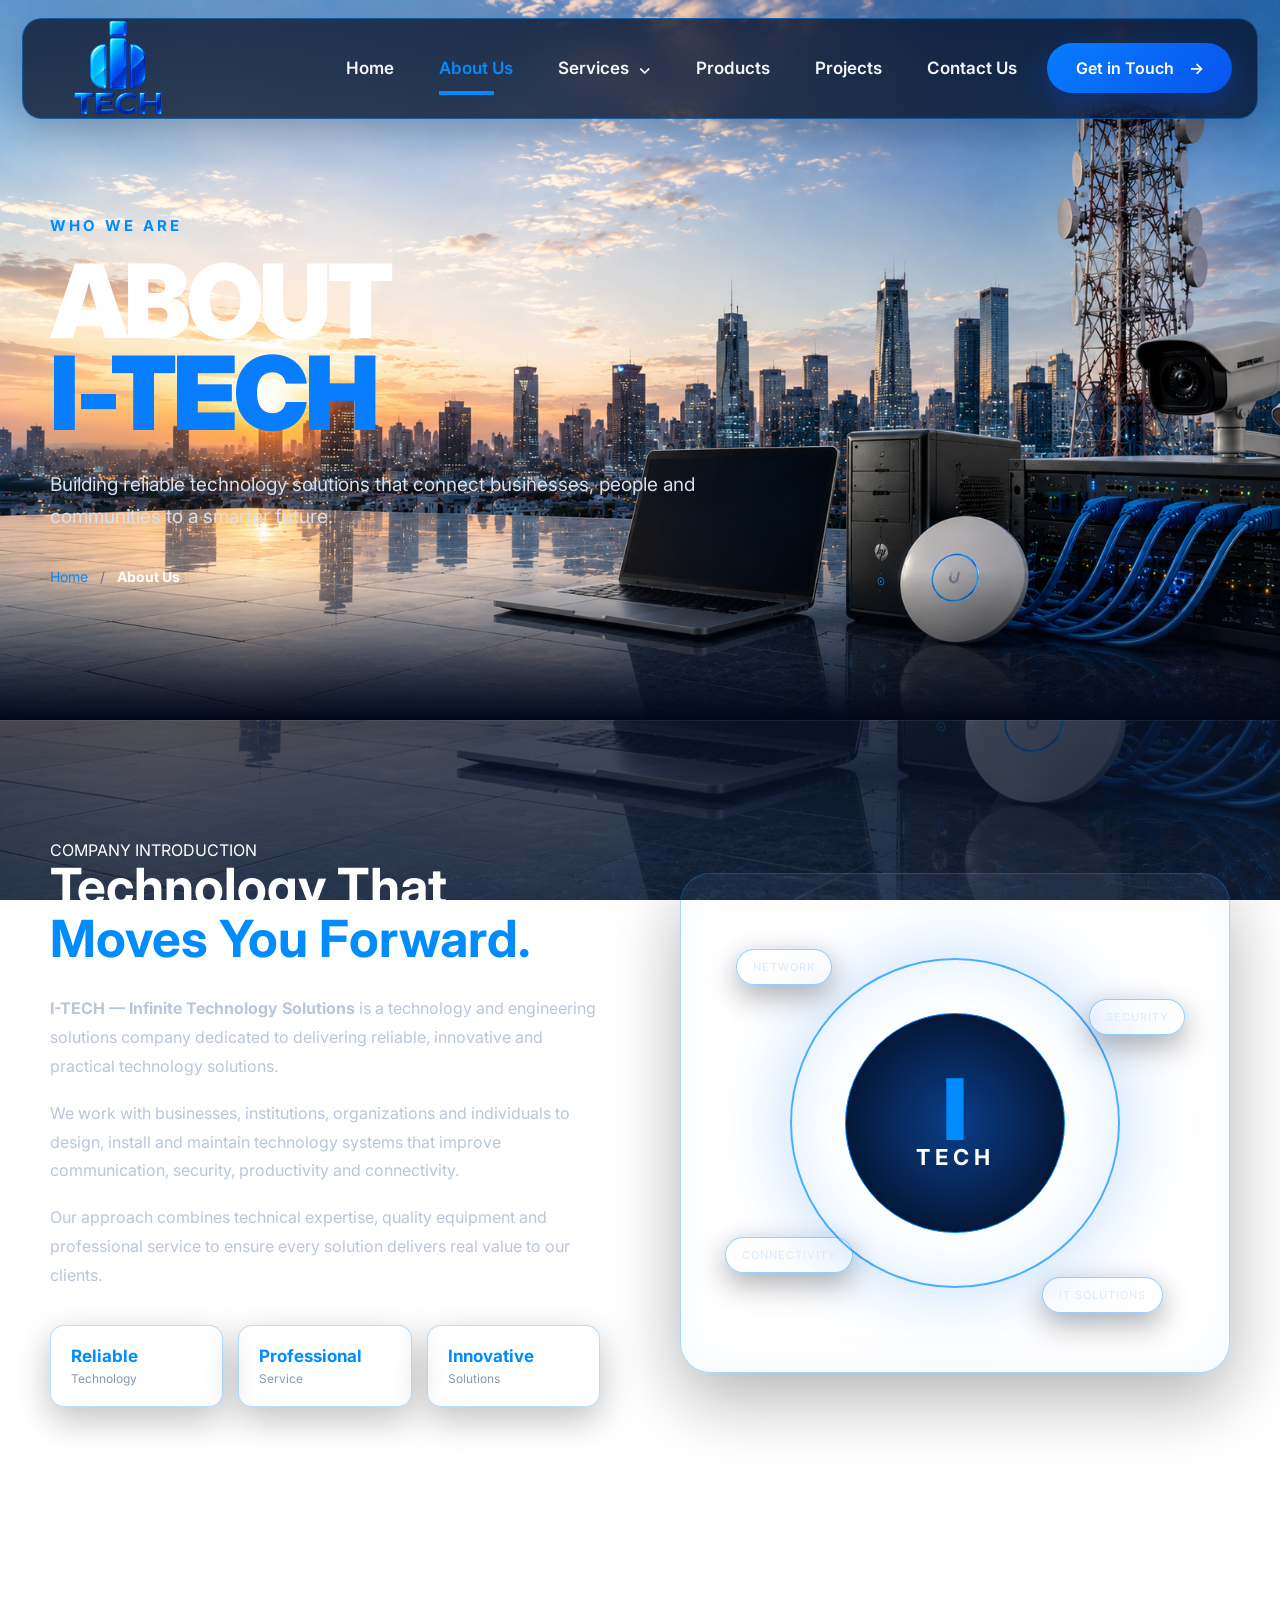
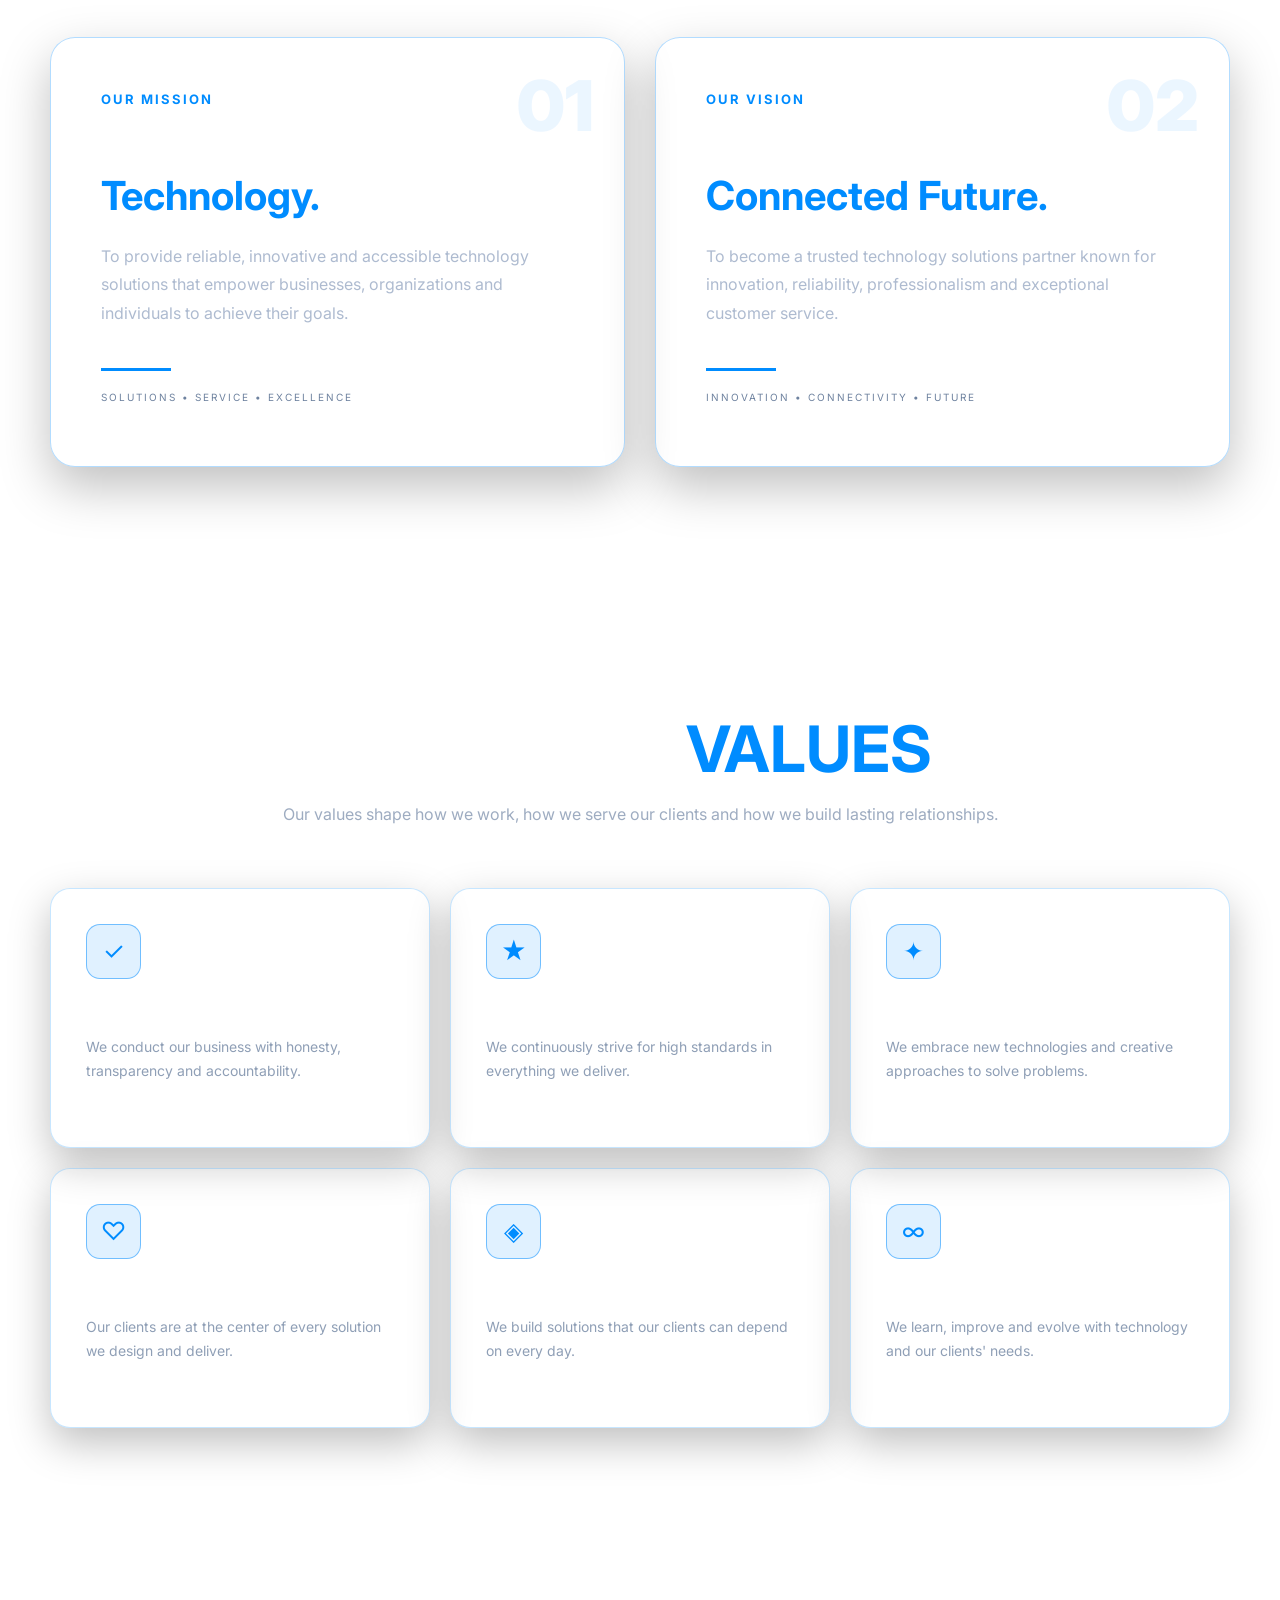
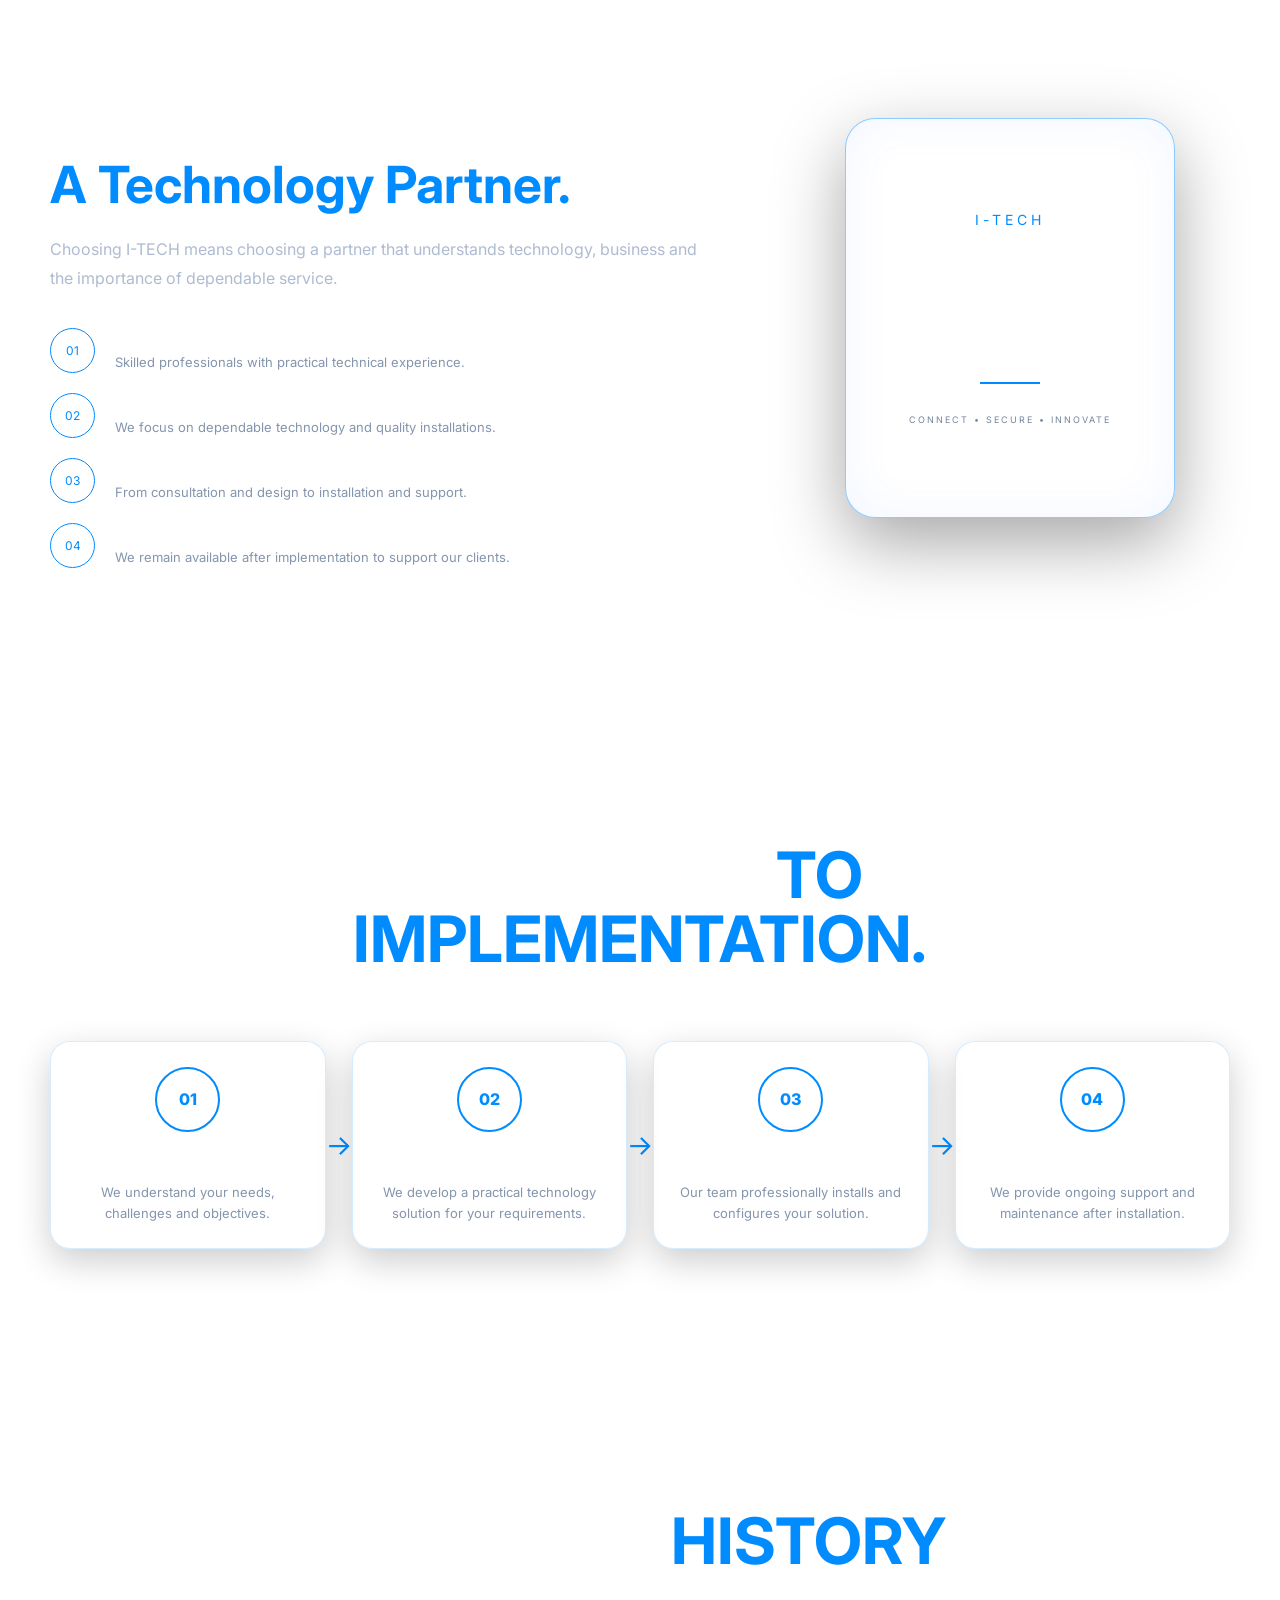
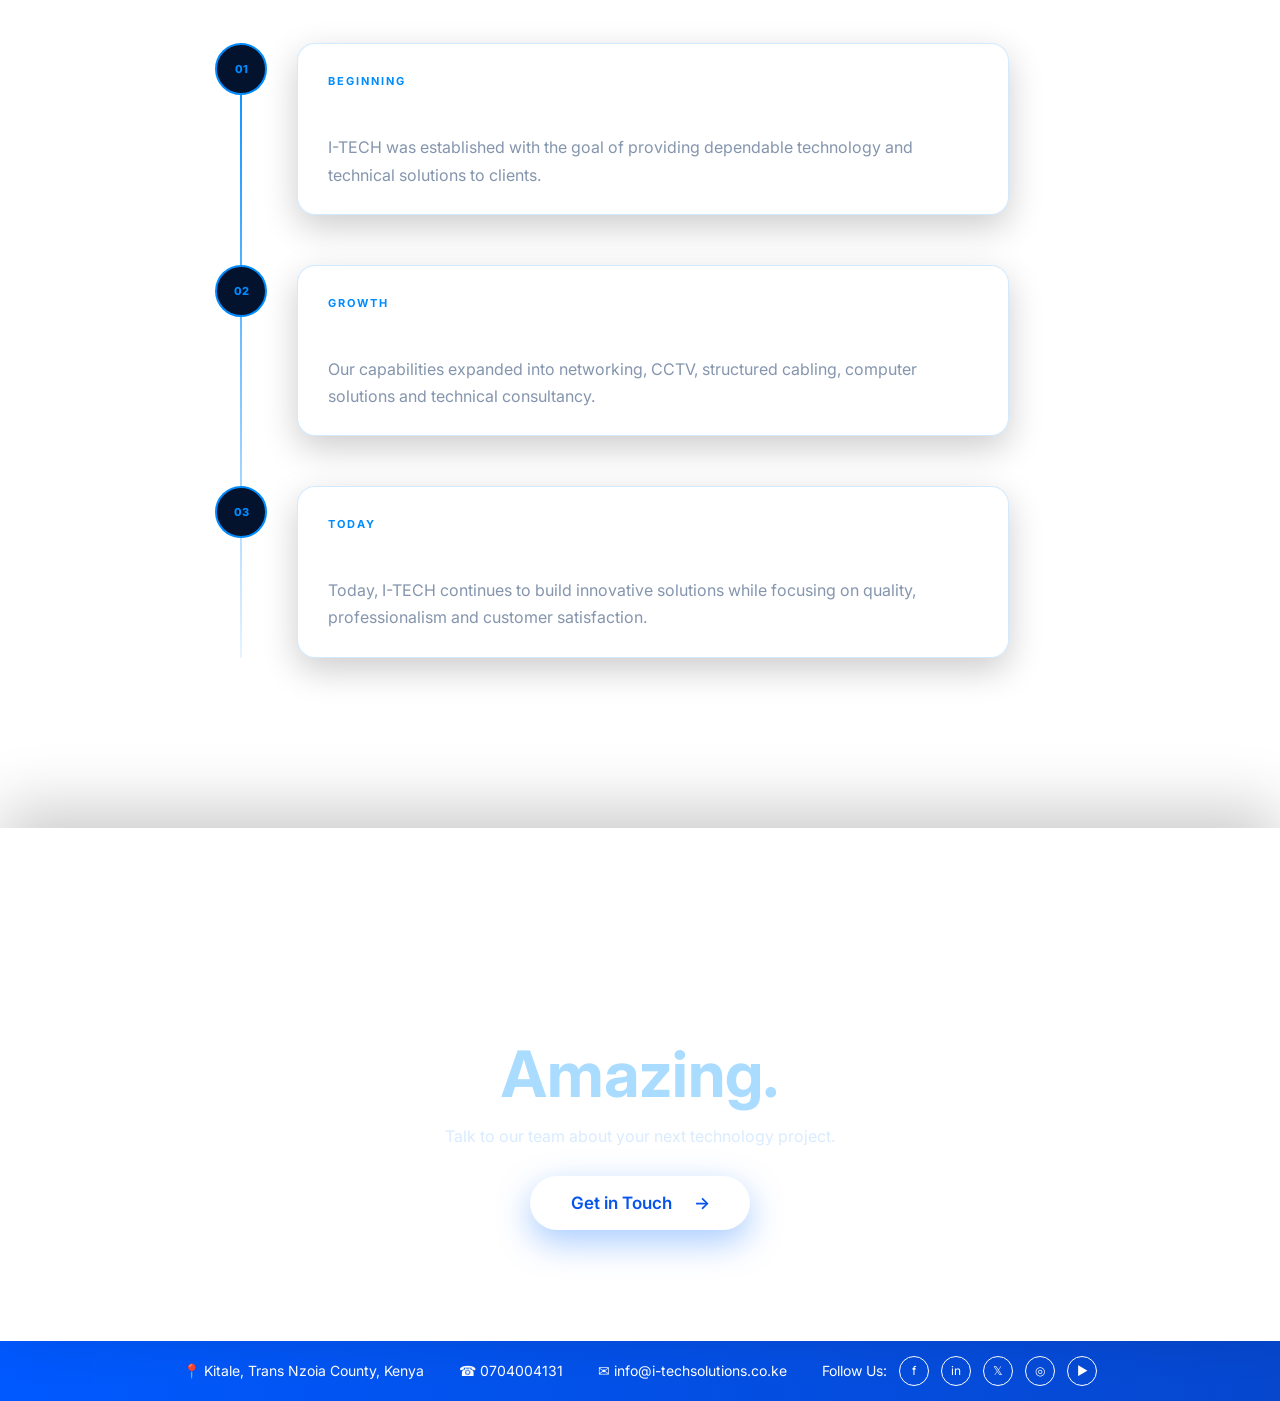
==== pages/about.html @ 113e035a "Initial website upload" ====
<!DOCTYPE html>
<html lang="en">

<head>

    <meta charset="UTF-8">

    <meta
        name="viewport"
        content="width=device-width, initial-scale=1.0"
    >

    <title>About Us | I-TECH - Infinite Technology Solutions</title>

    <meta
        name="description"
        content="Learn more about I-TECH - Infinite Technology Solutions, our mission, vision, values and professional approach."
    >

    <!-- GOOGLE FONT -->

    <link
        rel="preconnect"
        href="https://fonts.googleapis.com"
    >

    <link
        rel="preconnect"
        href="https://fonts.gstatic.com"
        crossorigin
    >

    <link
        href="https://fonts.googleapis.com/css2?family=Inter:wght@400;500;600;700;800;900&display=swap"
        rel="stylesheet"
    >


    <!-- COMMON CSS -->

    <link
        rel="stylesheet"
        href="../css/style.css"
    >

    <link
        rel="stylesheet"
        href="../css/navbar.css"
    >

    <link
        rel="stylesheet"
        href="../css/responsive.css"
    >


    <!-- ABOUT CSS -->

    <link
        rel="stylesheet"
        href="../css/about.css"
    >

</head>


<body>


<!-- =====================================================
     NAVIGATION
===================================================== -->

<header class="site-header">

    <nav class="navbar">


        <!-- LOGO -->

        <a
            href="../index.html"
            class="brand"
        >

            <img
                src="../images/logo.png"
                alt="I-TECH Logo"
                class="logo"
            >

        </a>


        <!-- MOBILE MENU -->

        <button
            class="mobile-menu-btn"
            id="mobileMenuBtn"
            aria-label="Open navigation"
        >

            <span></span>
            <span></span>
            <span></span>

        </button>


        <!-- NAVIGATION -->

        <ul
            class="nav-links"
            id="navLinks"
        >

            <li>

                <a href="../index.html">
                    Home
                </a>

            </li>


            <li>

                <a
                    href="about.html"
                    class="active"
                >
                    About Us
                </a>

            </li>


            <li class="dropdown">

                <a href="services.html">

                    Services

                    <span class="arrow">
                        ⌄
                    </span>

                </a>


                <ul class="dropdown-menu">


                    <li>
                        <a href="services.html#WebDevelopment">
                            Web Development
                        </a>
                    </li>

                    <li>
                        <a href="services.html#networking">
                            Networking
                        </a>
                    </li>

                    <li>
                        <a href="services.html#cctv">
                            CCTV Solutions
                        </a>
                    </li>

                    <li>
                        <a href="services.html#cabling">
                            Structured Cabling
                        </a>
                    </li>

                    <li>
                        <a href="services.html#it-support">
                            IT Support
                        </a>
                    </li>

                </ul>

            </li>


            <li>

                <a href="products.html">
                    Products
                </a>

            </li>


            <li>

                <a href="projects.html">
                    Projects
                </a>

            </li>


            <li>

                <a href="contact.html">
                    Contact Us
                </a>

            </li>

        </ul>


        <!-- NAV BUTTON -->

        <a
            href="contact.html"
            class="nav-button"
        >

            Get in Touch

            <span>
                →
            </span>

        </a>

    </nav>

</header>

<!-- =====================================================
     ABOUT HERO
===================================================== -->

<main>


<section class="about-hero">


    <div class="about-hero-overlay"></div>


    <div class="about-hero-content">


        <span class="about-hero-label">
            WHO WE ARE
        </span>


        <h1>

            ABOUT

            <span>
                I-TECH
            </span>

        </h1>


        <p>

            Building reliable technology solutions
            that connect businesses, people and
            communities to a smarter future.

        </p>


        <div class="about-breadcrumb">

            <a href="../index.html">
                Home
            </a>

            <span>
                /
            </span>

            <strong>
                About Us
            </strong>

        </div>

    </div>

</section>



<!-- =====================================================
     COMPANY INTRODUCTION
===================================================== -->

<section class="company-intro">


    <div class="company-intro-container">


        <!-- LEFT -->

        <div class="intro-content">


            <span class="section-label">
                COMPANY INTRODUCTION
            </span>


            <h2>

                Technology That
                <span>
                    Moves You Forward.
                </span>

            </h2>


            <p>

                <strong>
                    I-TECH — Infinite Technology Solutions
                </strong>
                is a technology and engineering solutions
                company dedicated to delivering reliable,
                innovative and practical technology solutions.

            </p>


            <p>

                We work with businesses, institutions,
                organizations and individuals to design,
                install and maintain technology systems
                that improve communication, security,
                productivity and connectivity.

            </p>


            <p>

                Our approach combines technical expertise,
                quality equipment and professional service
                to ensure every solution delivers real
                value to our clients.

            </p>


            <div class="intro-highlights">


                <div>

                    <strong>
                        Reliable
                    </strong>

                    <span>
                        Technology
                    </span>

                </div>


                <div>

                    <strong>
                        Professional
                    </strong>

                    <span>
                        Service
                    </span>

                </div>


                <div>

                    <strong>
                        Innovative
                    </strong>

                    <span>
                        Solutions
                    </span>

                </div>


            </div>


        </div>



        <!-- RIGHT -->

        <div class="intro-visual">


            <div class="intro-circle">

                <div class="intro-circle-inner">

                    <span>
                        I
                    </span>

                    <strong>
                        TECH
                    </strong>

                </div>

            </div>


            <div class="floating-tech tech-one">
                NETWORK
            </div>

            <div class="floating-tech tech-two">
                SECURITY
            </div>

            <div class="floating-tech tech-three">
                CONNECTIVITY
            </div>

            <div class="floating-tech tech-four">
                IT SOLUTIONS
            </div>


        </div>

    </div>

</section>



<!-- =====================================================
     MISSION & VISION
===================================================== -->

<section class="mission-vision">


    <div class="mission-vision-container">


        <!-- MISSION -->

        <article class="mv-card mission-card">


            <div class="mv-number">
                01
            </div>


            <span class="mv-label">
                OUR MISSION
            </span>


            <h2>
                Empowering Through
                <span>
                    Technology.
                </span>
            </h2>


            <p>

                To provide reliable, innovative and
                accessible technology solutions that
                empower businesses, organizations and
                individuals to achieve their goals.

            </p>


            <div class="mv-line"></div>


            <span class="mv-keyword">
                SOLUTIONS • SERVICE • EXCELLENCE
            </span>

        </article>



        <!-- VISION -->

        <article class="mv-card vision-card">


            <div class="mv-number">
                02
            </div>


            <span class="mv-label">
                OUR VISION
            </span>


            <h2>
                A Smarter
                <span>
                    Connected Future.
                </span>
            </h2>


            <p>

                To become a trusted technology solutions
                partner known for innovation, reliability,
                professionalism and exceptional customer
                service.

            </p>


            <div class="mv-line"></div>


            <span class="mv-keyword">
                INNOVATION • CONNECTIVITY • FUTURE
            </span>

        </article>

    </div>

</section>



<!-- =====================================================
     CORE VALUES
===================================================== -->

<section class="values-section">


    <div class="values-header">

        <span class="section-label">
            WHAT GUIDES US
        </span>


        <h2>

            OUR CORE

            <span>
                VALUES
            </span>

        </h2>


        <p>

            Our values shape how we work, how we
            serve our clients and how we build
            lasting relationships.

        </p>

    </div>



    <div class="values-grid">


        <!-- VALUE 1 -->

        <article class="value-card">

            <div class="value-icon">
                ✓
            </div>

            <span class="value-number">
                01
            </span>

            <h3>
                INTEGRITY
            </h3>

            <p>

                We conduct our business with honesty,
                transparency and accountability.

            </p>

        </article>



        <!-- VALUE 2 -->

        <article class="value-card">

            <div class="value-icon">
                ★
            </div>

            <span class="value-number">
                02
            </span>

            <h3>
                EXCELLENCE
            </h3>

            <p>

                We continuously strive for high standards
                in everything we deliver.

            </p>

        </article>



        <!-- VALUE 3 -->

        <article class="value-card">

            <div class="value-icon">
                ✦
            </div>

            <span class="value-number">
                03
            </span>

            <h3>
                INNOVATION
            </h3>

            <p>

                We embrace new technologies and
                creative approaches to solve problems.

            </p>

        </article>



        <!-- VALUE 4 -->

        <article class="value-card">

            <div class="value-icon">
                ♡
            </div>

            <span class="value-number">
                04
            </span>

            <h3>
                CUSTOMER FOCUS
            </h3>

            <p>

                Our clients are at the center of every
                solution we design and deliver.

            </p>

        </article>



        <!-- VALUE 5 -->

        <article class="value-card">

            <div class="value-icon">
                ◈
            </div>

            <span class="value-number">
                05
            </span>

            <h3>
                RELIABILITY
            </h3>

            <p>

                We build solutions that our clients can
                depend on every day.

            </p>

        </article>



        <!-- VALUE 6 -->

        <article class="value-card">

            <div class="value-icon">
                ∞
            </div>

            <span class="value-number">
                06
            </span>

            <h3>
                CONTINUOUS GROWTH
            </h3>

            <p>

                We learn, improve and evolve with
                technology and our clients' needs.

            </p>

        </article>

    </div>

</section>



<!-- =====================================================
     WHY I-TECH
===================================================== -->

<section class="why-itech">


    <div class="why-container">


        <div class="why-content">


            <span class="section-label">
                WHY I-TECH
            </span>


            <h2>

                More Than Technology.

                <span>
                    A Technology Partner.
                </span>

            </h2>


            <p>

                Choosing I-TECH means choosing a partner
                that understands technology, business and
                the importance of dependable service.

            </p>


            <div class="why-list">


                <div class="why-item">

                    <span>
                        01
                    </span>

                    <div>

                        <h3>
                            PROFESSIONAL EXPERTISE
                        </h3>

                        <p>
                            Skilled professionals with
                            practical technical experience.
                        </p>

                    </div>

                </div>


                <div class="why-item">

                    <span>
                        02
                    </span>

                    <div>

                        <h3>
                            QUALITY EQUIPMENT
                        </h3>

                        <p>
                            We focus on dependable technology
                            and quality installations.
                        </p>

                    </div>

                </div>


                <div class="why-item">

                    <span>
                        03
                    </span>

                    <div>

                        <h3>
                            COMPLETE SOLUTIONS
                        </h3>

                        <p>
                            From consultation and design to
                            installation and support.
                        </p>

                    </div>

                </div>


                <div class="why-item">

                    <span>
                        04
                    </span>

                    <div>

                        <h3>
                            CUSTOMER SUPPORT
                        </h3>

                        <p>
                            We remain available after
                            implementation to support our clients.
                        </p>

                    </div>

                </div>


            </div>

        </div>


        <div class="why-visual">


            <div class="why-card">

                <span>
                    I-TECH
                </span>

                <strong>
                    INFINITE
                    <br>
                    TECHNOLOGY
                    <br>
                    SOLUTIONS
                </strong>


                <div class="why-card-line"></div>


                <small>
                    CONNECT • SECURE • INNOVATE
                </small>

            </div>


        </div>

    </div>

</section>



<!-- =====================================================
     PROFESSIONAL APPROACH
===================================================== -->

<section class="approach-section">


    <div class="approach-header">

        <span class="section-label">
            OUR PROFESSIONAL APPROACH
        </span>


        <h2>

            FROM IDEA

            <span>
                TO IMPLEMENTATION.
            </span>

        </h2>

    </div>


    <div class="approach-grid">


        <div class="approach-step">

            <span>
                01
            </span>

            <h3>
                CONSULT
            </h3>

            <p>
                We understand your needs,
                challenges and objectives.
            </p>

        </div>


        <div class="approach-connector">
            →
        </div>


        <div class="approach-step">

            <span>
                02
            </span>

            <h3>
                DESIGN
            </h3>

            <p>
                We develop a practical technology
                solution for your requirements.
            </p>

        </div>


        <div class="approach-connector">
            →
        </div>


        <div class="approach-step">

            <span>
                03
            </span>

            <h3>
                IMPLEMENT
            </h3>

            <p>
                Our team professionally installs
                and configures your solution.
            </p>

        </div>


        <div class="approach-connector">
            →
        </div>


        <div class="approach-step">

            <span>
                04
            </span>

            <h3>
                SUPPORT
            </h3>

            <p>
                We provide ongoing support and
                maintenance after installation.
            </p>

        </div>

    </div>

</section>



<!-- =====================================================
     COMPANY HISTORY
===================================================== -->

<section class="history-section">


    <div class="history-container">


        <div class="history-heading">

            <span class="section-label">
                OUR JOURNEY
            </span>


            <h2>

                COMPANY

                <span>
                    HISTORY
                </span>

            </h2>

        </div>


        <div class="timeline">


            <div class="timeline-item">

                <div class="timeline-dot">
                    01
                </div>

                <div class="timeline-content">

                    <span>
                        BEGINNING
                    </span>

                    <h3>
                        The Beginning
                    </h3>

                    <p>

                        I-TECH was established with the goal
                        of providing dependable technology
                        and technical solutions to clients.

                    </p>

                </div>

            </div>


            <div class="timeline-item">

                <div class="timeline-dot">
                    02
                </div>

                <div class="timeline-content">

                    <span>
                        GROWTH
                    </span>

                    <h3>
                        Expanding Our Services
                    </h3>

                    <p>

                        Our capabilities expanded into
                        networking, CCTV, structured cabling,
                        computer solutions and technical
                        consultancy.

                    </p>

                </div>

            </div>


            <div class="timeline-item">

                <div class="timeline-dot">
                    03
                </div>

                <div class="timeline-content">

                    <span>
                        TODAY
                    </span>

                    <h3>
                        Infinite Possibilities
                    </h3>

                    <p>

                        Today, I-TECH continues to build
                        innovative solutions while focusing
                        on quality, professionalism and
                        customer satisfaction.

                    </p>

                </div>

            </div>

        </div>

    </div>

</section>



<!-- =====================================================
     CTA
===================================================== -->

<section class="about-cta">


    <div class="about-cta-content">


        <span>
            READY TO WORK WITH US?
        </span>


        <h2>

            Let's Build Something
            <strong>
                Amazing.
            </strong>

        </h2>


        <p>

            Talk to our team about your next
            technology project.

        </p>


        <a
            href="contact.html"
            class="primary-button"
        >

            Get in Touch

            <span>
                →
            </span>

        </a>

    </div>

</section>


</main>



<!-- =====================================================
     FOOTER
===================================================== -->

<footer class="footer">

    <div>
        📍 Kitale, Trans Nzoia County, Kenya
    </div>


    <div>
        ☎ 0704004131
    </div>


    <div>
        ✉ info@i-techsolutions.co.ke
    </div>


    <div class="socials">

        <span>
            Follow Us:
        </span>

        <a href="#">
            f
        </a>

        <a href="#">
            in
        </a>

        <a href="#">
            𝕏
        </a>

        <a href="#">
            ◎
        </a>

        <a href="#">
            ▶
        </a>

    </div>

</footer>



<!-- JAVASCRIPT -->

<script src="../js/main.js"></script>

</body>

</html>
---- css/style.css ----
/* =====================================================
   GLOBAL
===================================================== */

* {
    margin: 0;
    padding: 0;
    box-sizing: border-box;
}


html {
    scroll-behavior: smooth;
}


body {
    font-family: "Inter", Arial, sans-serif;

    background: #020817;

    color: white;

    overflow-x: hidden;
}


a {
    text-decoration: none;
    color: inherit;
}


ul {
    list-style: none;
}



/* =====================================================
   HERO
===================================================== */

.hero {

    min-height: 820px;

    position: relative;

    display: flex;

    align-items: center;

    background-image:
        url("../images/itech-hero-bg.png");

    background-size: cover;

    background-position: center center;

    background-repeat: no-repeat;

    overflow: hidden;
}



/* DARK GRADIENT */

.hero-overlay {

    position: absolute;

    inset: 0;

    background:
        linear-gradient(
            90deg,
            rgba(1, 7, 24, 0.96) 0%,
            rgba(1, 7, 24, 0.88) 22%,
            rgba(1, 7, 24, 0.48) 48%,
            rgba(1, 7, 24, 0.05) 78%
        );

    z-index: 1;
}



/* EXTRA BOTTOM DARKENING */

.hero::after {

    content: "";

    position: absolute;

    left: 0;
    right: 0;
    bottom: 0;

    height: 180px;

    background:
        linear-gradient(
            transparent,
            rgba(1, 7, 24, 0.9)
        );

    z-index: 1;
}



/* =====================================================
   HERO CONTENT
===================================================== */

.hero-content {

    position: relative;

    z-index: 2;

    width: 100%;

    max-width: 1450px;

    margin: 0 auto;

    padding: 150px 60px 100px;

}


.hero-small-title {

    color: #009dff;

    font-size: 21px;

    font-weight: 600;

    letter-spacing: 1px;

    margin-bottom: 22px;
}



.hero h1 {

    font-size: clamp(50px, 5.5vw, 92px);

    line-height: 0.98;

    font-weight: 900;

    letter-spacing: -3px;

    max-width: 850px;

    margin-bottom: 30px;

    text-shadow:
        0 5px 25px rgba(0, 0, 0, .45);
}



.hero h1 span {

    display: block;

    color: #087df5;

}



.hero-description {

    max-width: 650px;

    font-size: 19px;

    line-height: 1.7;

    color: rgba(255,255,255,.92);

    margin-bottom: 32px;
}



/* =====================================================
   HERO CONTACT
===================================================== */

.hero-contact {

    display: flex;

    flex-wrap: wrap;

    gap: 25px;

    margin-bottom: 32px;
}


.contact-item {

    display: flex;

    align-items: center;

    gap: 10px;

    font-size: 15px;

    color: #f1f5ff;
}


.contact-icon {

    width: 30px;

    height: 30px;

    display: flex;

    align-items: center;

    justify-content: center;

    border: 2px solid #008cff;

    border-radius: 50%;

    color: #008cff;
}



/* =====================================================
   HERO BUTTONS
===================================================== */

.hero-buttons {

    display: flex;

    flex-wrap: wrap;

    gap: 14px;
}


.primary-button,
.secondary-button {

    min-width: 220px;

    padding: 17px 27px;

    border-radius: 35px;

    display: inline-flex;

    justify-content: center;

    align-items: center;

    gap: 22px;

    font-size: 17px;

    font-weight: 600;

    transition: .3s ease;
}


.primary-button {

    background:
        linear-gradient(
            135deg,
            #007bff,
            #0755f5
        );

    box-shadow:
        0 12px 35px rgba(0, 105, 255, .35);
}


.secondary-button {

    border: 1px solid white;

    background: rgba(0,0,0,.15);

    backdrop-filter: blur(8px);
}


.primary-button:hover {

    transform: translateY(-3px);

    box-shadow:
        0 16px 45px rgba(0, 105, 255, .5);
}


.secondary-button:hover {

    background: white;

    color: #06112a;

    transform: translateY(-3px);
}



/* =====================================================
   FEATURES
===================================================== */

.features-section {

    position: relative;

    z-index: 5;

    margin-top: -70px;

    padding: 0 55px;
}


.features-container {

    max-width: 1350px;

    margin: auto;

    display: grid;

    grid-template-columns:
        repeat(4, 1fr);

    background:
        rgba(2, 16, 48, .82);

    border:
        1px solid rgba(0, 149, 255, .55);

    border-radius: 22px;

    backdrop-filter: blur(18px);

    overflow: hidden;
}


.feature {

    min-height: 110px;

    display: flex;

    align-items: center;

    gap: 18px;

    padding: 20px 28px;

    border-right:
        1px solid rgba(0, 149, 255, .2);
}


.feature:last-child {

    border-right: none;
}


.feature-icon {

    min-width: 50px;

    height: 50px;

    border:
        2px solid #008cff;

    border-radius: 50%;

    display: flex;

    align-items: center;

    justify-content: center;

    font-size: 26px;

    color: #008cff;
}


.feature h3 {

    font-size: 14px;

    margin-bottom: 7px;
}


.feature p {

    font-size: 12px;

    line-height: 1.4;

    color: #d4d9e6;
}



/* =====================================================
   STATISTICS
===================================================== */

.stats-section {

    max-width: 1450px;

    margin: 5px auto 0;

    padding: 20px 30px;

    display: grid;

    grid-template-columns:
        repeat(5, 1fr);

    background:
        rgba(1, 15, 44, .88);

    border:
        1px solid rgba(0, 119, 255, .4);

    border-radius: 20px;

    backdrop-filter: blur(15px);

}


.stat {

    display: flex;

    flex-direction: column;

    align-items: center;

    justify-content: center;

    text-align: center;

    min-height: 80px;

    border-right:
        1px solid rgba(0, 119, 255, .2);
}


.stat:last-child {

    border-right: none;
}


.stat strong {

    font-size: 27px;

    font-weight: 800;
}


.stat span {

    color: #dce5f7;

    font-size: 14px;

    margin-top: 3px;
}



/* =====================================================
   FOOTER
===================================================== */

.footer {

    min-height: 60px;

    display: flex;

    align-items: center;

    justify-content: center;

    flex-wrap: wrap;

    gap: 35px;

    padding: 15px 30px;

    margin-top: 0;

    background:
        linear-gradient(
            90deg,
            #0059ff,
            #0647ce
        );

    font-size: 14px;
}


.socials {

    display: flex;

    align-items: center;

    gap: 12px;
}


.socials a {

    width: 30px;

    height: 30px;

    display: flex;

    align-items: center;

    justify-content: center;

    border: 1px solid white;

    border-radius: 50%;

    font-size: 12px;

    transition: .3s;
}


.socials a:hover {

    background: white;

    color: #0059ff;
}
---- css/navbar.css ----
/* =====================================================
   HEADER
===================================================== */

.site-header {

    position: absolute;

    top: 18px;

    left: 22px;

    right: 22px;

    z-index: 100;
}



/* =====================================================
   NAVBAR
===================================================== */

.navbar {

    max-width: 1500px;

    min-height: 84px;

    margin: auto;

    padding: 0 25px 0 45px;

    display: flex;

    align-items: center;

    justify-content: space-between;

    gap: 30px;

    border:
        1px solid rgba(0, 137, 255, .45);

    border-radius: 20px;

    background:
        rgba(2, 10, 31, .72);

    backdrop-filter: blur(18px);

    box-shadow:
        0 10px 40px rgba(0,0,0,.2);
}

/* =====================================================
   LOGO
===================================================== */

.logo {
    width: 100px;
    height: auto;
    display: block;
}

/* =====================================================
   BRAND
===================================================== */

.brand {

    display: flex;

    align-items: center;

    gap: 15px;

    flex-shrink: 0;
}


.brand-icon {

    width: 55px;

    height: 65px;

    display: flex;

    align-items: center;

    justify-content: center;

    border: 3px solid #008cff;

    clip-path:
        polygon(
            50% 0,
            95% 25%,
            95% 75%,
            50% 100%,
            5% 75%,
            5% 25%
        );

    color: white;

    font-size: 39px;

    font-family: Georgia, serif;

    font-weight: bold;
}


.brand-text {

    display: flex;

    flex-direction: column;
}


.brand-text strong {

    font-size: 38px;

    font-weight: 800;

    letter-spacing: 1px;

    line-height: 1;
}


.brand-text small {

    font-size: 11px;

    margin-top: 5px;

    letter-spacing: .3px;
}



/* =====================================================
   NAV LINKS
===================================================== */

.nav-links {

    display: flex;

    align-items: center;

    gap: 45px;

    margin-left: auto;
}


.nav-links li {

    position: relative;
}


.nav-links a {

    display: flex;

    align-items: center;

    gap: 5px;

    padding: 30px 0;

    font-size: 17px;

    font-weight: 600;

    color: #f3f5fb;

    transition: .3s;
}


.nav-links a:hover {

    color: #008cff;
}


.nav-links a.active {

    color: #008cff;

    position: relative;
}


.nav-links a.active::after {

    content: "";

    position: absolute;

    bottom: 13px;

    left: 0;

    width: 55px;

    height: 4px;

    background: #008cff;
}


.arrow {

    font-size: 17px;

    margin-left: 4px;
}



/* =====================================================
   DROPDOWN
===================================================== */

.dropdown-menu {

    position: absolute;

    top: 76px;

    left: -20px;

    min-width: 220px;

    padding: 10px;

    background:
        rgba(2, 10, 31, .96);

    border:
        1px solid rgba(0, 137, 255, .4);

    border-radius: 12px;

    opacity: 0;

    visibility: hidden;

    transform:
        translateY(10px);

    transition: .3s;

    box-shadow:
        0 20px 50px rgba(0,0,0,.4);
}


.dropdown:hover .dropdown-menu {

    opacity: 1;

    visibility: visible;

    transform:
        translateY(0);
}


.dropdown-menu li {

    width: 100%;
}


.dropdown-menu a {

    padding: 13px 15px;

    border-radius: 8px;

    font-size: 14px;
}


.dropdown-menu a:hover {

    background: rgba(0, 130, 255, .12);
}



/* =====================================================
   NAV BUTTON
===================================================== */

.nav-button {

    display: flex;

    align-items: center;

    justify-content: center;

    gap: 15px;

    padding: 15px 28px;

    min-width: 185px;

    border-radius: 40px;

    background:
        linear-gradient(
            135deg,
            #087dff,
            #0754ed
        );

    font-size: 16px;

    font-weight: 600;

    box-shadow:
        0 10px 30px rgba(0,90,255,.3);

    transition: .3s;

    flex-shrink: 0;
}


.nav-button:hover {

    transform: translateY(-2px);

    box-shadow:
        0 15px 40px rgba(0,90,255,.5);
}



/* =====================================================
   MOBILE BUTTON
===================================================== */

.mobile-menu-btn {

    display: none;

    width: 45px;

    height: 45px;

    border: 1px solid #008cff;

    border-radius: 8px;

    background: transparent;

    cursor: pointer;

    flex-direction: column;

    justify-content: center;

    align-items: center;

    gap: 5px;
}


.mobile-menu-btn span {

    display: block;

    width: 22px;

    height: 2px;

    background: white;
}
---- css/responsive.css ----
/* =====================================================
   TABLETS
===================================================== */

@media (max-width: 1200px) {

    .nav-links {

        gap: 20px;

    }

    .nav-links a {

        font-size: 15px;

    }

    .nav-button {

        min-width: 150px;

        padding: 14px 18px;

    }


    .brand-text strong {

        font-size: 30px;

    }


    .hero-content {

        padding-left: 45px;

    }


    .features-container {

        grid-template-columns:
            repeat(2, 1fr);

    }


    .feature:nth-child(2) {

        border-right: none;

    }

}



/* =====================================================
   MOBILE
===================================================== */

@media (max-width: 850px) {

    .site-header {

        left: 10px;

        right: 10px;

        top: 10px;

    }


    .navbar {

        min-height: 70px;

        padding: 8px 15px;

        border-radius: 14px;

    }


    .brand-icon {

        width: 42px;

        height: 50px;

        font-size: 29px;

    }


    .brand-text strong {

        font-size: 25px;

    }


    .brand-text small {

        font-size: 7px;

    }


    .mobile-menu-btn {

        display: flex;

        margin-left: auto;

    }


    .nav-button {

        display: none;

    }


    .nav-links {

        position: absolute;

        top: 78px;

        left: 0;

        right: 0;

        display: flex;

        flex-direction: column;

        align-items: stretch;

        gap: 0;

        padding: 15px;

        background:
            rgba(2,10,31,.97);

        border:
            1px solid rgba(0,140,255,.4);

        border-radius: 14px;

        opacity: 0;

        visibility: hidden;

        transform:
            translateY(-10px);

        transition: .3s;
    }


    .nav-links.open {

        opacity: 1;

        visibility: visible;

        transform:
            translateY(0);

    }


    .nav-links a {

        padding: 15px;

    }


    .nav-links a.active::after {

        display: none;

    }


    .dropdown-menu {

        position: static;

        display: none;

        opacity: 1;

        visibility: visible;

        transform: none;

        background: rgba(0,100,255,.08);

        box-shadow: none;

        border: none;

    }


    .dropdown:hover .dropdown-menu {

        display: block;

    }



    /* HERO */

    .hero {

        min-height: 900px;

        background-position:
            62% center;

    }


    .hero-overlay {

        background:
            linear-gradient(
                90deg,
                rgba(1,7,24,.96),
                rgba(1,7,24,.68)
            );

    }


    .hero-content {

        padding:

            170px
            25px
            150px;

    }


    .hero-small-title {

        font-size: 15px;

    }


    .hero h1 {

        font-size: 48px;

        letter-spacing: -2px;

    }


    .hero-description {

        font-size: 16px;

    }


    .hero-contact {

        flex-direction: column;

        gap: 12px;

    }


    .hero-buttons {

        flex-direction: column;

    }


    .primary-button,
    .secondary-button {

        width: 100%;

    }



    /* FEATURES */

    .features-section {

        padding: 0 15px;

        margin-top: -50px;

    }


    .features-container {

        grid-template-columns: 1fr;

    }


    .feature {

        border-right: none;

        border-bottom:
            1px solid rgba(0,149,255,.2);

    }


    .feature:last-child {

        border-bottom: none;

    }



    /* STATS */

    .stats-section {

        margin: 10px 15px 0;

        grid-template-columns:
            repeat(2, 1fr);

    }


    .stat {

        border-bottom:
            1px solid rgba(0,119,255,.2);

    }


    .stat:nth-child(even) {

        border-right: none;

    }



    /* FOOTER */

    .footer {

        flex-direction: column;

        gap: 12px;

        text-align: center;

    }

}



/* =====================================================
   SMALL PHONES
===================================================== */

@media (max-width: 500px) {

    .brand-text small {

        display: none;

    }


    .hero {

        min-height: 850px;

    }


    .hero h1 {

        font-size: 40px;

    }


    .hero-content {

        padding-left: 20px;

        padding-right: 20px;

    }


    .stats-section {

        grid-template-columns: 1fr;

    }


    .stat {

        border-right: none;

    }

}
---- css/about.css ----
/* =====================================================
   ABOUT HERO
===================================================== */

.about-hero {

    min-height: 720px;

    position: relative;

    display: flex;

    align-items: center;

    background:
        
        url("../images/itech-hero-bg.png");

    background-size: cover;

    background-position: center;

    overflow: hidden;
}


.about-hero::after {

    content: "";

    position: absolute;

    left: 0;
    right: 0;
    bottom: 0;

    height: 150px;

    background:
        linear-gradient(
            transparent,
            #020817
        );
}


.about-hero-content {

    position: relative;

    z-index: 2;

    width: 100%;

    max-width: 1300px;

    margin: auto;

    padding: 160px 50px 80px;
}


.about-hero-label {

    color: #008cff;

    font-size: 15px;

    font-weight: 700;

    letter-spacing: 3px;
}


.about-hero h1 {

    font-size:
        clamp(65px, 8vw, 110px);

    line-height: .9;

    font-weight: 900;

    margin: 20px 0 30px;

    letter-spacing: -4px;
}


.about-hero h1 span {

    display: block;

    color: #087dff;
}


.about-hero-content > p {

    max-width: 650px;

    font-size: 19px;

    line-height: 1.7;

    color: #d5dfef;
}


.about-breadcrumb {

    display: flex;

    gap: 12px;

    margin-top: 35px;

    font-size: 14px;
}


.about-breadcrumb a {

    color: #008cff;
}


.about-breadcrumb span {

    color: #66748b;
}



/* =====================================================
   COMPANY INTRO
===================================================== */

.company-intro {

    padding: 120px 50px;

    background: #020817;
}


.company-intro-container {

    max-width: 1300px;

    margin: auto;

    display: grid;

    grid-template-columns:
        1fr 1fr;

    gap: 80px;

    align-items: center;
}


.intro-content h2 {

    font-size:
        clamp(40px, 4vw, 62px);

    line-height: 1.02;

    margin-bottom: 30px;
}


.intro-content h2 span {

    display: block;

    color: #008cff;
}


.intro-content > p {

    max-width: 650px;

    color: #b9c6da;

    line-height: 1.8;

    margin-bottom: 18px;
}


.intro-highlights {

    display: grid;

    grid-template-columns:
        repeat(3, 1fr);

    gap: 15px;

    margin-top: 35px;
}


.intro-highlights > div {

    padding: 20px;

    border:
        1px solid rgba(0,140,255,.3);

    border-radius: 14px;

    background:
        rgba(0,100,255,.05);
}


.intro-highlights strong {

    display: block;

    color: #008cff;

    font-size: 17px;
}


.intro-highlights span {

    color: #8998ad;

    font-size: 12px;

    margin-top: 5px;

    display: block;
}



/* =====================================================
   INTRO VISUAL
===================================================== */

.intro-visual {

    min-height: 500px;

    position: relative;

    display: flex;

    justify-content: center;

    align-items: center;

    border-radius: 30px;

    border:
        1px solid rgba(0,140,255,.35);

    background:
        radial-gradient(
            circle,
            rgba(0,100,255,.15),
            rgba(2,8,23,.95) 65%
        );

    overflow: hidden;
}


.intro-circle {

    width: 330px;

    height: 330px;

    border-radius: 50%;

    display: flex;

    align-items: center;

    justify-content: center;

    border:
        2px solid rgba(0,140,255,.7);

    box-shadow:
        0 0 80px rgba(0,120,255,.25),
        inset 0 0 60px rgba(0,120,255,.15);

    animation:
        introPulse 4s ease-in-out infinite;
}


.intro-circle-inner {

    width: 220px;

    height: 220px;

    border-radius: 50%;

    display: flex;

    align-items: center;

    justify-content: center;

    flex-direction: column;

    background:
        radial-gradient(
            circle,
            #0b3e89,
            #020817
        );

    border:
        1px solid #008cff;
}


.intro-circle-inner span {

    font-size: 85px;

    font-weight: 900;

    line-height: .8;

    color: #008cff;
}


.intro-circle-inner strong {

    font-size: 22px;

    letter-spacing: 5px;
}


.floating-tech {

    position: absolute;

    padding: 10px 16px;

    border:
        1px solid rgba(0,140,255,.6);

    border-radius: 30px;

    background:
        rgba(2,12,35,.8);

    backdrop-filter: blur(10px);

    color: #dce9ff;

    font-size: 11px;

    letter-spacing: 1px;

    box-shadow:
        0 10px 30px rgba(0,0,0,.3);
}


.tech-one {

    top: 15%;

    left: 10%;
}


.tech-two {

    top: 25%;

    right: 8%;
}


.tech-three {

    bottom: 20%;

    left: 8%;
}


.tech-four {

    bottom: 12%;

    right: 12%;
}


@keyframes introPulse {

    0%, 100% {

        transform: scale(1);

    }

    50% {

        transform: scale(1.04);

    }

}



/* =====================================================
   MISSION & VISION
===================================================== */

.mission-vision {

    padding: 110px 50px;

    background:
        linear-gradient(
            180deg,
            #020817,
            #03142d
        );
}


.mission-vision-container {

    max-width: 1300px;

    margin: auto;

    display: grid;

    grid-template-columns:
        1fr 1fr;

    gap: 30px;
}


.mv-card {

    min-height: 430px;

    padding: 50px;

    position: relative;

    overflow: hidden;

    border-radius: 25px;

    border:
        1px solid rgba(0,140,255,.35);

    background:
        rgba(3,18,48,.65);

    backdrop-filter: blur(15px);

    transition: .4s;
}


.mv-card:hover {

    transform:
        translateY(-8px);

    border-color:
        rgba(0,140,255,.8);

    box-shadow:
        0 25px 60px rgba(0,80,255,.15);
}


.mv-number {

    position: absolute;

    top: 25px;

    right: 30px;

    font-size: 70px;

    font-weight: 900;

    color:
        rgba(0,140,255,.08);
}


.mv-label {

    color: #008cff;

    font-size: 13px;

    font-weight: 700;

    letter-spacing: 2px;
}


.mv-card h2 {

    font-size: 40px;

    line-height: 1.05;

    margin: 25px 0;
}


.mv-card h2 span {

    display: block;

    color: #008cff;
}


.mv-card p {

    max-width: 530px;

    color: #aebbd0;

    line-height: 1.8;
}


.mv-line {

    width: 70px;

    height: 3px;

    margin-top: 40px;

    background: #008cff;
}


.mv-keyword {

    display: block;

    margin-top: 20px;

    color: #6e829f;

    font-size: 10px;

    letter-spacing: 2px;
}



/* =====================================================
   VALUES
===================================================== */

.values-section {

    padding: 120px 50px;

    background: #020817;
}


.values-header {

    max-width: 750px;

    margin: 0 auto 60px;

    text-align: center;
}


.values-header h2 {

    font-size:
        clamp(42px, 5vw, 65px);

    line-height: 1;

    margin-bottom: 20px;
}


.values-header h2 span {

    color: #008cff;
}


.values-header p {

    color: #9eacc1;

    line-height: 1.7;
}


.values-grid {

    max-width: 1300px;

    margin: auto;

    display: grid;

    grid-template-columns:
        repeat(3, 1fr);

    gap: 20px;
}


.value-card {

    min-height: 260px;

    position: relative;

    padding: 35px;

    border:
        1px solid rgba(0,140,255,.2);

    border-radius: 20px;

    background:
        linear-gradient(
            145deg,
            rgba(4,25,63,.8),
            rgba(2,10,27,.8)
        );

    overflow: hidden;

    transition: .3s;
}


.value-card:hover {

    transform:
        translateY(-7px);

    border-color:
        #008cff;
}


.value-icon {

    width: 55px;

    height: 55px;

    display: flex;

    align-items: center;

    justify-content: center;

    border-radius: 14px;

    background:
        rgba(0,140,255,.12);

    border:
        1px solid rgba(0,140,255,.5);

    color: #008cff;

    font-size: 25px;
}


.value-number {

    position: absolute;

    top: 25px;

    right: 25px;

    color: rgba(255,255,255,.15);

    font-size: 14px;

    font-weight: 700;
}


.value-card h3 {

    margin-top: 25px;

    margin-bottom: 10px;

    font-size: 18px;
}


.value-card p {

    color: #8f9fb6;

    font-size: 14px;

    line-height: 1.7;
}



/* =====================================================
   WHY I-TECH
===================================================== */

.why-itech {

    padding: 120px 50px;

    background:
        #03132d;
}


.why-container {

    max-width: 1300px;

    margin: auto;

    display: grid;

    grid-template-columns:
        1.2fr .8fr;

    gap: 80px;

    align-items: center;
}


.why-content h2 {

    font-size:
        clamp(40px, 4vw, 60px);

    line-height: 1;

    margin: 20px 0 25px;
}


.why-content h2 span {

    display: block;

    color: #008cff;
}


.why-content > p {

    max-width: 650px;

    color: #aebbd0;

    line-height: 1.8;
}


.why-list {

    margin-top: 35px;

    display: grid;

    gap: 20px;
}


.why-item {

    display: flex;

    gap: 20px;
}


.why-item > span {

    width: 45px;

    height: 45px;

    display: flex;

    align-items: center;

    justify-content: center;

    border-radius: 50%;

    border:
        1px solid #008cff;

    color: #008cff;

    font-size: 12px;

    flex-shrink: 0;
}


.why-item h3 {

    font-size: 15px;

    margin-bottom: 5px;
}


.why-item p {

    color: #8495ad;

    font-size: 13px;

    line-height: 1.6;
}


.why-visual {

    display: flex;

    justify-content: center;
}


.why-card {

    width: 330px;

    height: 400px;

    display: flex;

    flex-direction: column;

    justify-content: center;

    align-items: center;

    text-align: center;

    border:
        1px solid rgba(0,140,255,.5);

    border-radius: 30px;

    background:
        radial-gradient(
            circle at center,
            rgba(0,115,255,.25),
            rgba(2,8,25,.95) 65%
        );

    box-shadow:
        0 30px 80px rgba(0,0,0,.4);
}


.why-card > span {

    color: #008cff;

    font-size: 14px;

    letter-spacing: 4px;

    margin-bottom: 25px;
}


.why-card strong {

    font-size: 30px;

    line-height: 1.1;

    letter-spacing: 2px;
}


.why-card-line {

    width: 60px;

    height: 2px;

    background: #008cff;

    margin: 30px 0;
}


.why-card small {

    color: #72849d;

    font-size: 9px;

    letter-spacing: 2px;
}



/* =====================================================
   PROFESSIONAL APPROACH
===================================================== */

.approach-section {

    padding: 120px 50px;

    background: #020817;
}


.approach-header {

    max-width: 800px;

    margin: auto;

    text-align: center;
}


.approach-header h2 {

    font-size:
        clamp(42px, 5vw, 65px);

    line-height: 1;

    margin-top: 15px;
}


.approach-header h2 span {

    color: #008cff;
}


.approach-grid {

    max-width: 1300px;

    margin: 70px auto 0;

    display: flex;

    align-items: center;

    justify-content: center;
}


.approach-step {

    flex: 1;

    text-align: center;

    padding: 25px;
}


.approach-step > span {

    width: 65px;

    height: 65px;

    margin: auto;

    display: flex;

    align-items: center;

    justify-content: center;

    border-radius: 50%;

    border:
        2px solid #008cff;

    color: #008cff;

    font-weight: 800;
}


.approach-step h3 {

    margin: 20px 0 10px;

    font-size: 17px;
}


.approach-step p {

    color: #8495ad;

    font-size: 13px;

    line-height: 1.6;
}


.approach-connector {

    color: #008cff;

    font-size: 28px;
}



/* =====================================================
   HISTORY
===================================================== */

.history-section {

    padding: 120px 50px;

    background:
        linear-gradient(
            180deg,
            #03132d,
            #020817
        );
}


.history-container {

    max-width: 1100px;

    margin: auto;
}


.history-heading {

    text-align: center;

    margin-bottom: 70px;
}


.history-heading h2 {

    font-size:
        clamp(42px, 5vw, 65px);

    line-height: 1;
}


.history-heading h2 span {

    color: #008cff;
}


.timeline {

    position: relative;

    max-width: 850px;

    margin: auto;
}


.timeline::before {

    content: "";

    position: absolute;

    left: 25px;

    top: 0;

    bottom: 0;

    width: 2px;

    background:
        linear-gradient(
            #008cff,
            rgba(0,140,255,.1)
        );
}


.timeline-item {

    display: flex;

    gap: 30px;

    margin-bottom: 50px;

    position: relative;
}


.timeline-dot {

    width: 52px;

    height: 52px;

    display: flex;

    align-items: center;

    justify-content: center;

    flex-shrink: 0;

    border-radius: 50%;

    background: #03132d;

    border:
        2px solid #008cff;

    color: #008cff;

    font-size: 11px;

    font-weight: 800;

    z-index: 2;
}


.timeline-content {

    padding: 5px 0 0;
}


.timeline-content > span {

    color: #008cff;

    font-size: 11px;

    letter-spacing: 2px;

    font-weight: 700;
}


.timeline-content h3 {

    font-size: 24px;

    margin: 8px 0;
}


.timeline-content p {

    max-width: 650px;

    color: #8495ad;

    line-height: 1.7;
}



/* =====================================================
   CTA
===================================================== */

.about-cta {

    padding: 110px 30px;

    text-align: center;


}


.about-cta-content > span {

    font-size: 12px;

    letter-spacing: 3px;

    font-weight: 700;
}


.about-cta h2 {

    max-width: 850px;

    margin: 20px auto;

    font-size:
        clamp(40px, 5vw, 70px);

    line-height: 1;
}


.about-cta h2 strong {

    color: #a9dcff;
}


.about-cta p {

    color: #d9ebff;

    margin-bottom: 30px;
}


.about-cta .primary-button {

    background: white;

    color: #0754ed;

    display: inline-flex;
}
/* =====================================================
   ABOUT PAGE - GLOBAL GLASSMORPHISM BACKGROUND
   NO BLUR / NO OPAQUE SECTIONS
===================================================== */

body {

    background:
        linear-gradient(
            rgba(1,7,24,.72),
            rgba(1,15,40,.72)
        ),
        url("../images/itech-hero-bg.png");

    background-size: cover;

    background-position: center;

    background-repeat: no-repeat;

    background-attachment: fixed;

    color: white;
}


/* =====================================================
   MAKE MAIN SECTIONS TRANSPARENT
===================================================== */

.company-intro,
.mission-vision,
.values-section,
.why-itech,
.approach-section,
.history-section {

    position: relative;

    background: transparent;

    overflow: hidden;
}


/* =====================================================
   SUBTLE GLASS SECTION LAYER
   NO BLUR
===================================================== */

.company-intro::before,
.mission-vision::before,
.values-section::before,
.why-itech::before,
.approach-section::before,
.history-section::before {

    content: "";

    position: absolute;

    inset: 0;

    background:
        rgba(255,255,255,.025);

    border-top:
        1px solid rgba(255,255,255,.06);

    border-bottom:
        1px solid rgba(255,255,255,.04);

    pointer-events: none;
}


/* =====================================================
   KEEP SECTION CONTENT ABOVE GLASS LAYER
===================================================== */

.company-intro > *,
.mission-vision > *,
.values-section > *,
.why-itech > *,
.approach-section > *,
.history-section > * {

    position: relative;

    z-index: 2;
}


/* =====================================================
   INTRO HIGHLIGHTS - GLASS
===================================================== */

.intro-highlights > div {

    background:
        rgba(255,255,255,.055);

    border:
        1px solid rgba(0,140,255,.28);

    box-shadow:
        0 12px 35px rgba(0,0,0,.25);

    backdrop-filter: none;

    -webkit-backdrop-filter: none;

    transition:
        transform .35s ease,
        border-color .35s ease,
        box-shadow .35s ease;
}


.intro-highlights > div:hover {

    transform:
        translateY(-5px);

    border-color:
        rgba(0,140,255,.65);

    box-shadow:
        0 15px 40px rgba(0,100,255,.18);
}


/* =====================================================
   INTRO VISUAL - GLASS
===================================================== */

.intro-visual {

    background:
        rgba(255,255,255,.045);

    border:
        1px solid rgba(0,140,255,.35);

    box-shadow:
        0 25px 70px rgba(0,0,0,.30),
        inset 0 0 50px rgba(0,120,255,.05);

    backdrop-filter: none;

    -webkit-backdrop-filter: none;
}


/* =====================================================
   FLOATING TECHNOLOGY LABELS
===================================================== */

.floating-tech {

    background:
        rgba(255,255,255,.07);

    border:
        1px solid rgba(0,140,255,.40);

    backdrop-filter: none;

    -webkit-backdrop-filter: none;

    box-shadow:
        0 12px 30px rgba(0,0,0,.30),
        0 0 20px rgba(0,120,255,.08);
}


/* =====================================================
   MISSION & VISION GLASS CARDS
===================================================== */

.mv-card {

    background:
        rgba(255,255,255,.055);

    border:
        1px solid rgba(0,140,255,.30);

    backdrop-filter: none;

    -webkit-backdrop-filter: none;

    box-shadow:
        0 20px 50px rgba(0,0,0,.25),
        inset 0 1px 0 rgba(255,255,255,.04);
}


.mv-card:hover {

    border-color:
        rgba(0,140,255,.75);

    box-shadow:
        0 25px 60px rgba(0,80,255,.20),
        0 0 30px rgba(0,140,255,.08);
}


/* =====================================================
   VALUES GLASS CARDS
===================================================== */

.value-card {

    background:
        rgba(255,255,255,.055);

    border:
        1px solid rgba(0,140,255,.22);

    box-shadow:
        0 15px 40px rgba(0,0,0,.25);

    backdrop-filter: none;

    -webkit-backdrop-filter: none;
}


.value-card:hover {

    border-color:
        rgba(0,140,255,.75);

    box-shadow:
        0 20px 50px rgba(0,100,255,.20),
        0 0 25px rgba(0,140,255,.10);
}


/* =====================================================
   WHY I-TECH GLASS PANEL
===================================================== */

.why-card {

    background:
        rgba(255,255,255,.055);

    border:
        1px solid rgba(0,140,255,.45);

    box-shadow:
        0 25px 70px rgba(0,0,0,.35),
        inset 0 0 50px rgba(0,100,255,.06);

    backdrop-filter: none;

    -webkit-backdrop-filter: none;
}


/* =====================================================
   PROFESSIONAL APPROACH
===================================================== */

.approach-step {

    background:
        rgba(255,255,255,.035);

    border:
        1px solid rgba(0,140,255,.16);

    border-radius: 20px;

    box-shadow:
        0 12px 35px rgba(0,0,0,.20);

    transition:
        transform .35s ease,
        border-color .35s ease,
        box-shadow .35s ease;
}


.approach-step:hover {

    transform:
        translateY(-7px);

    border-color:
        rgba(0,140,255,.55);

    box-shadow:
        0 20px 45px rgba(0,100,255,.15);
}


/* =====================================================
   HISTORY TIMELINE GLASS CONTENT
===================================================== */

.timeline-content {

    padding:
        25px 30px;

    background:
        rgba(255,255,255,.045);

    border:
        1px solid rgba(0,140,255,.18);

    border-radius:
        18px;

    box-shadow:
        0 12px 35px rgba(0,0,0,.20);
}


.timeline-content:hover {

    border-color:
        rgba(0,140,255,.45);

    box-shadow:
        0 15px 40px rgba(0,100,255,.14);
}


/* =====================================================
   CTA GLASS FINISH
===================================================== */

.about-cta {

    position: relative;

    background:
     

    border-top:
        1px solid rgba(255,255,255,.15);

    border-bottom:
        1px solid rgba(255,255,255,.10);

    box-shadow:
        0 -20px 60px rgba(0,0,0,.20);
}


/* =====================================================
   REMOVE ALL BLUR FROM ABOUT PAGE
===================================================== */

.about-hero,
.company-intro,
.intro-visual,
.mission-vision,
.mv-card,
.values-section,
.value-card,
.why-itech,
.why-card,
.approach-section,
.approach-step,
.history-section,
.timeline-content,
.about-cta {

    -webkit-backdrop-filter: none;

    backdrop-filter: none;
}
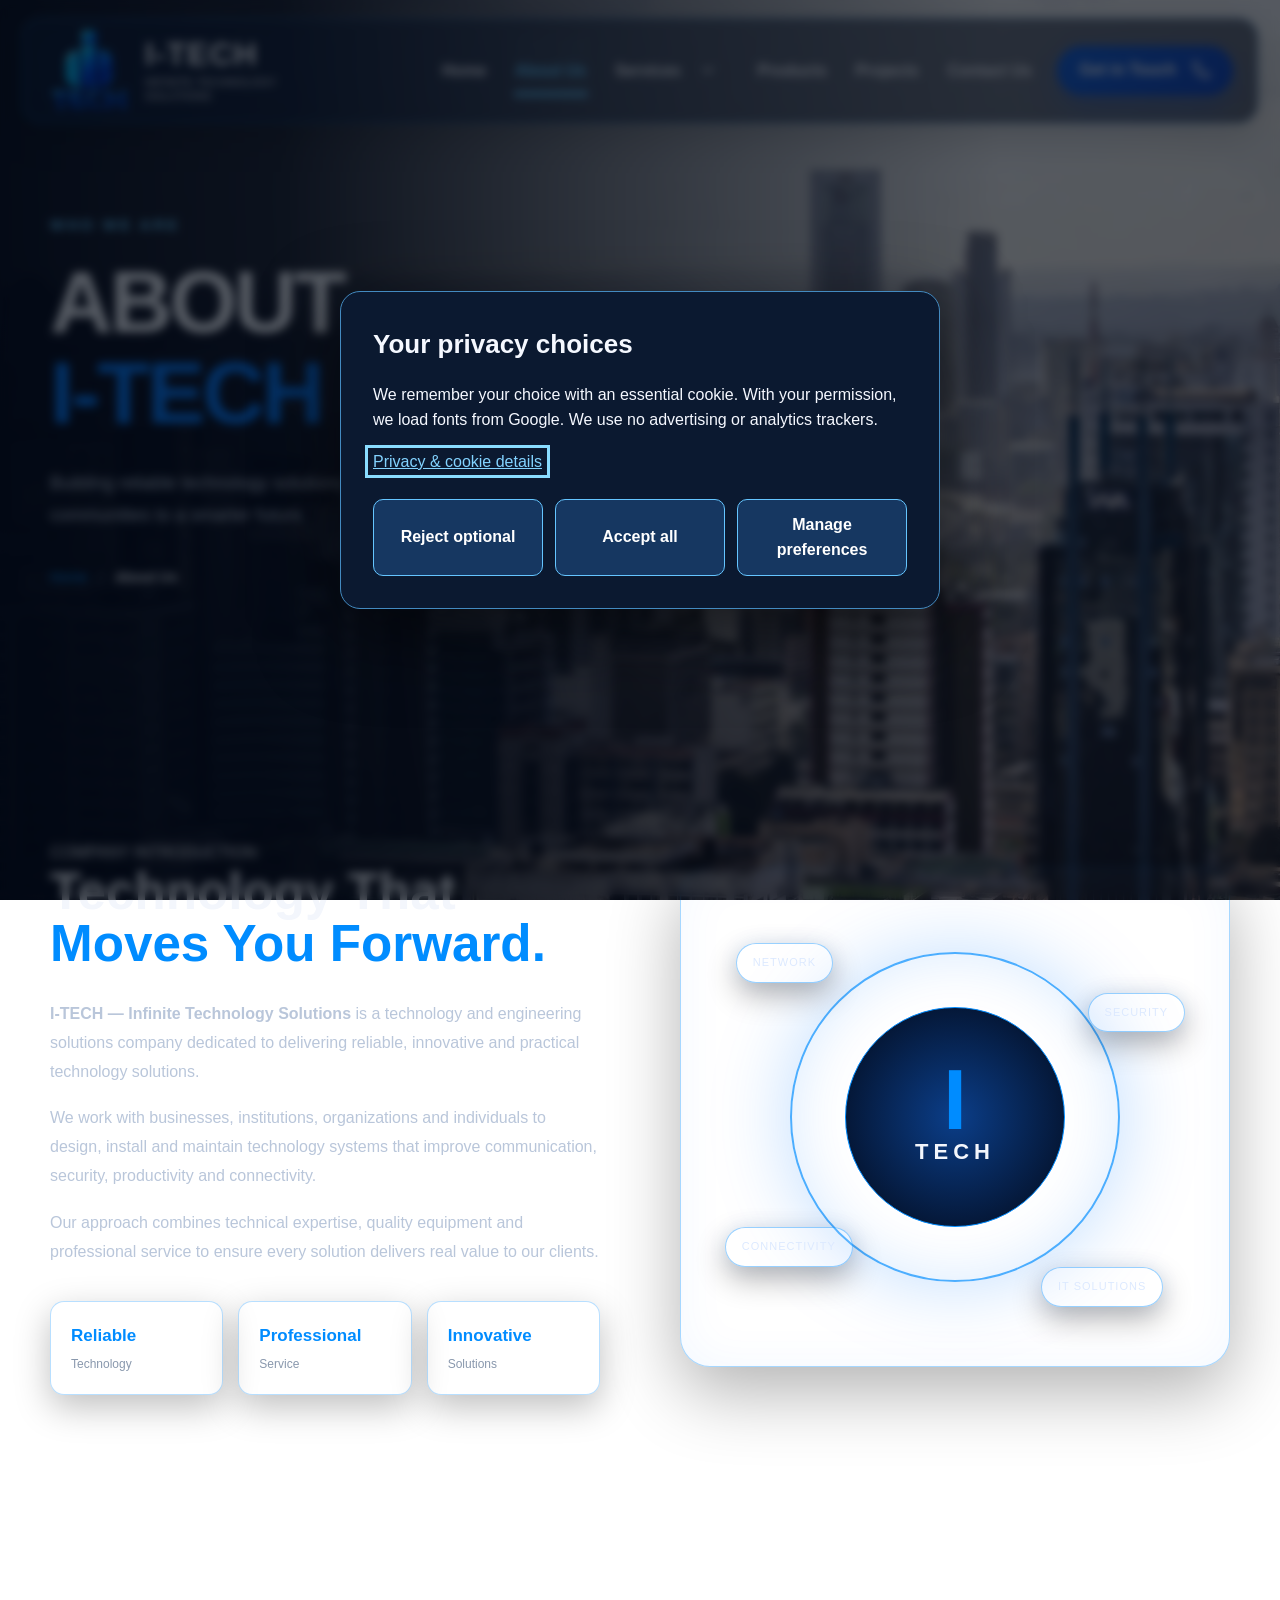
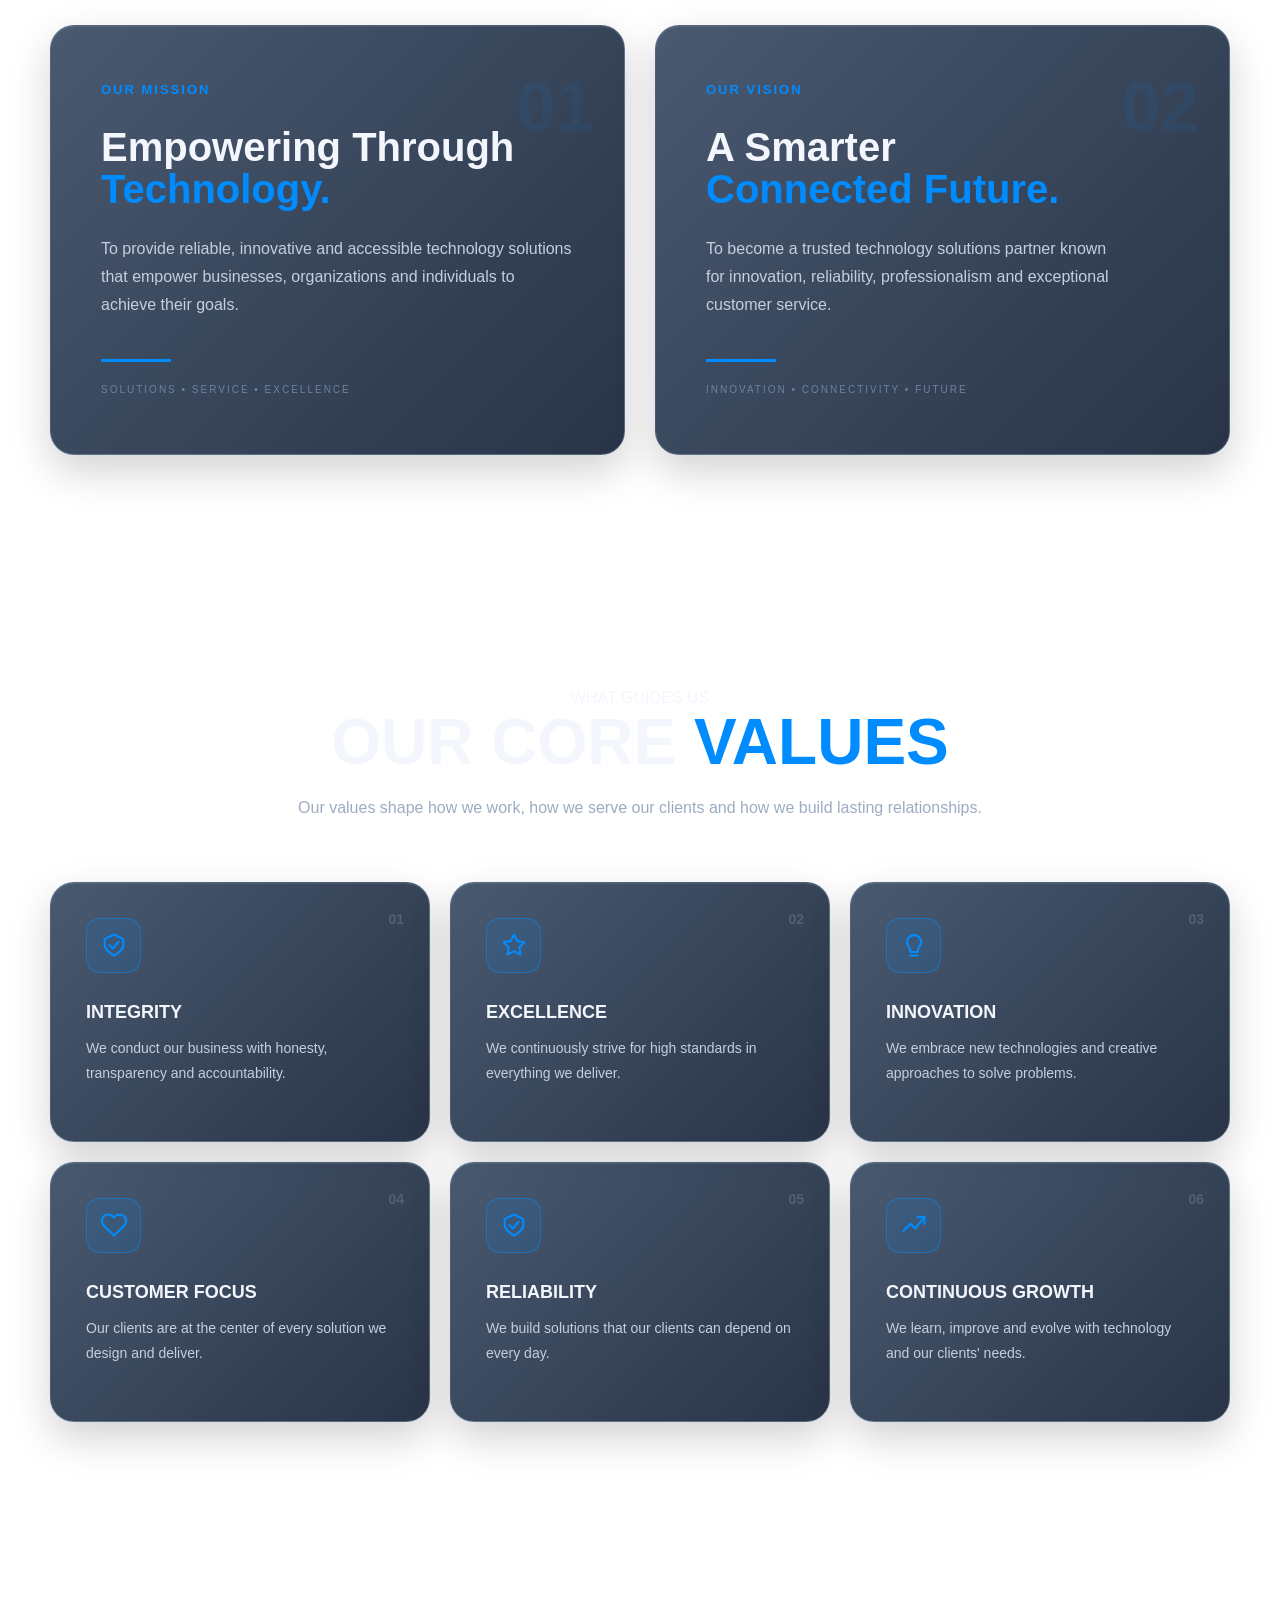
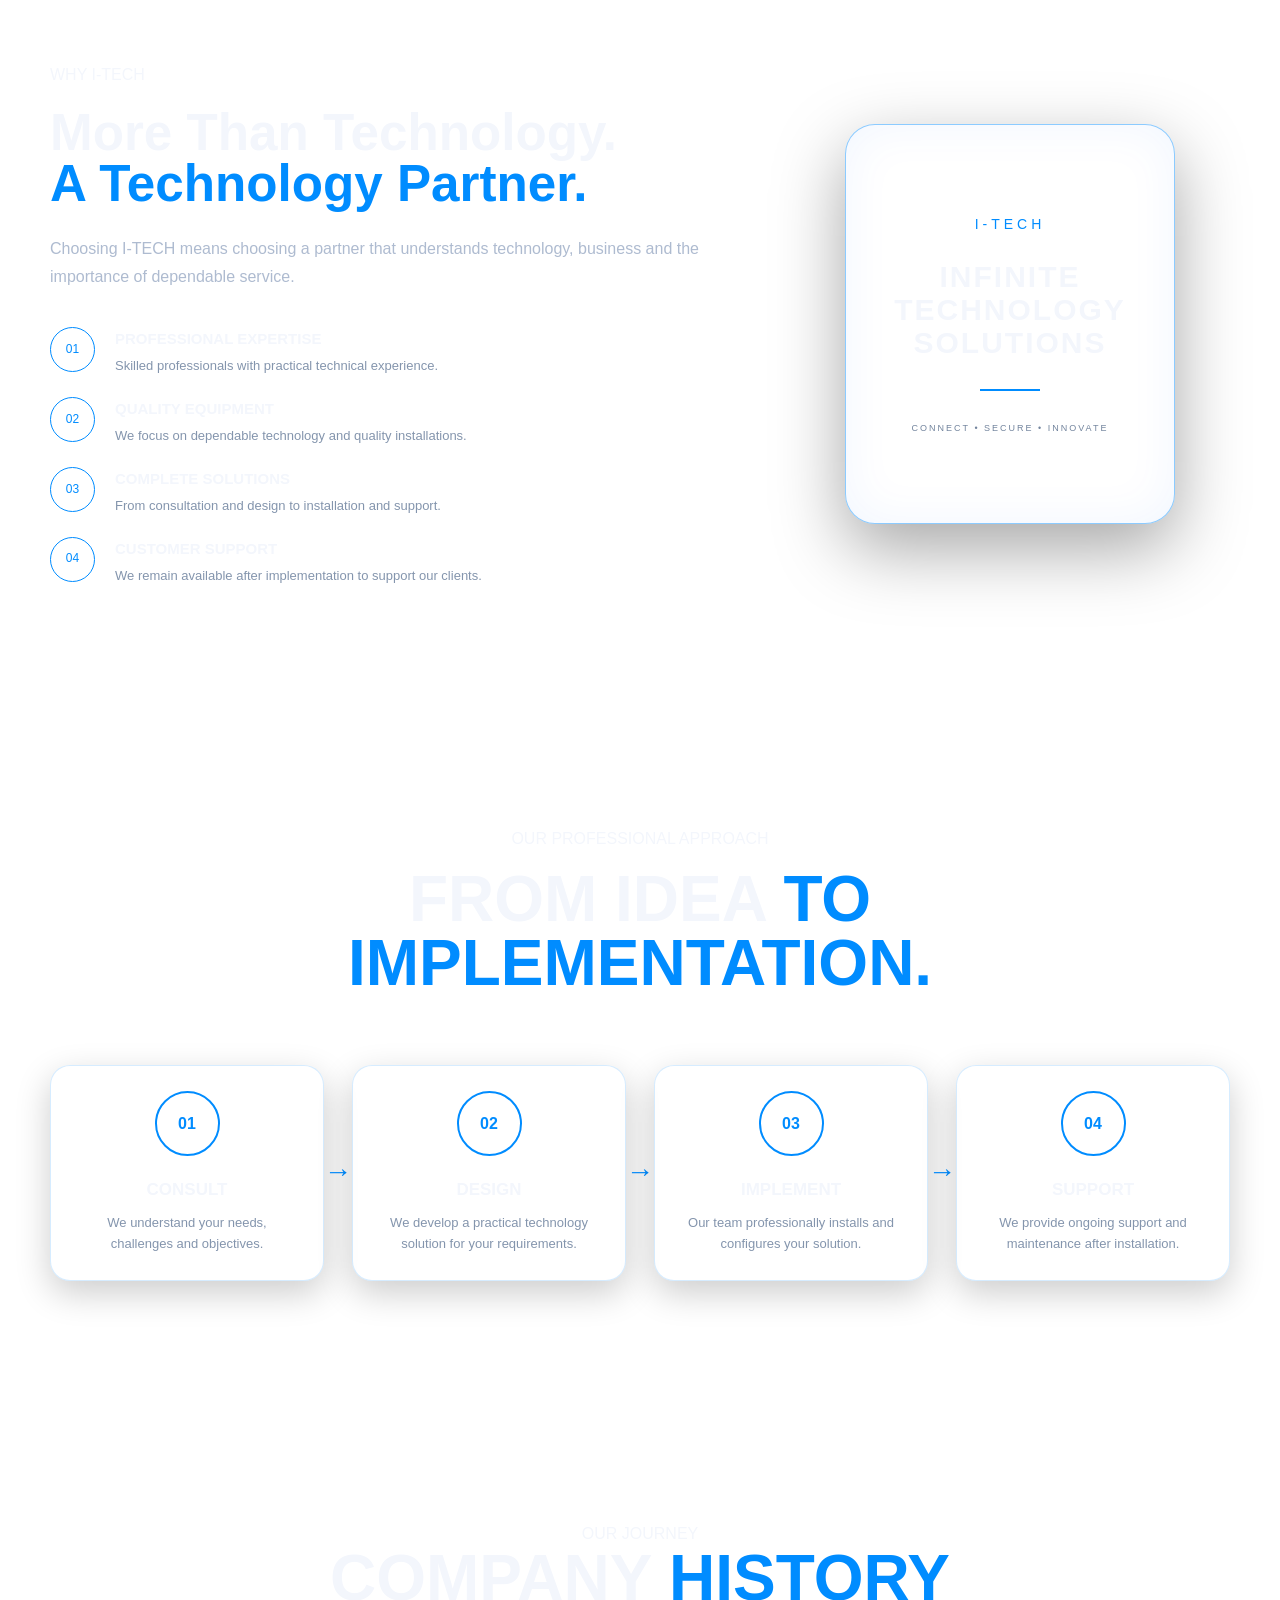
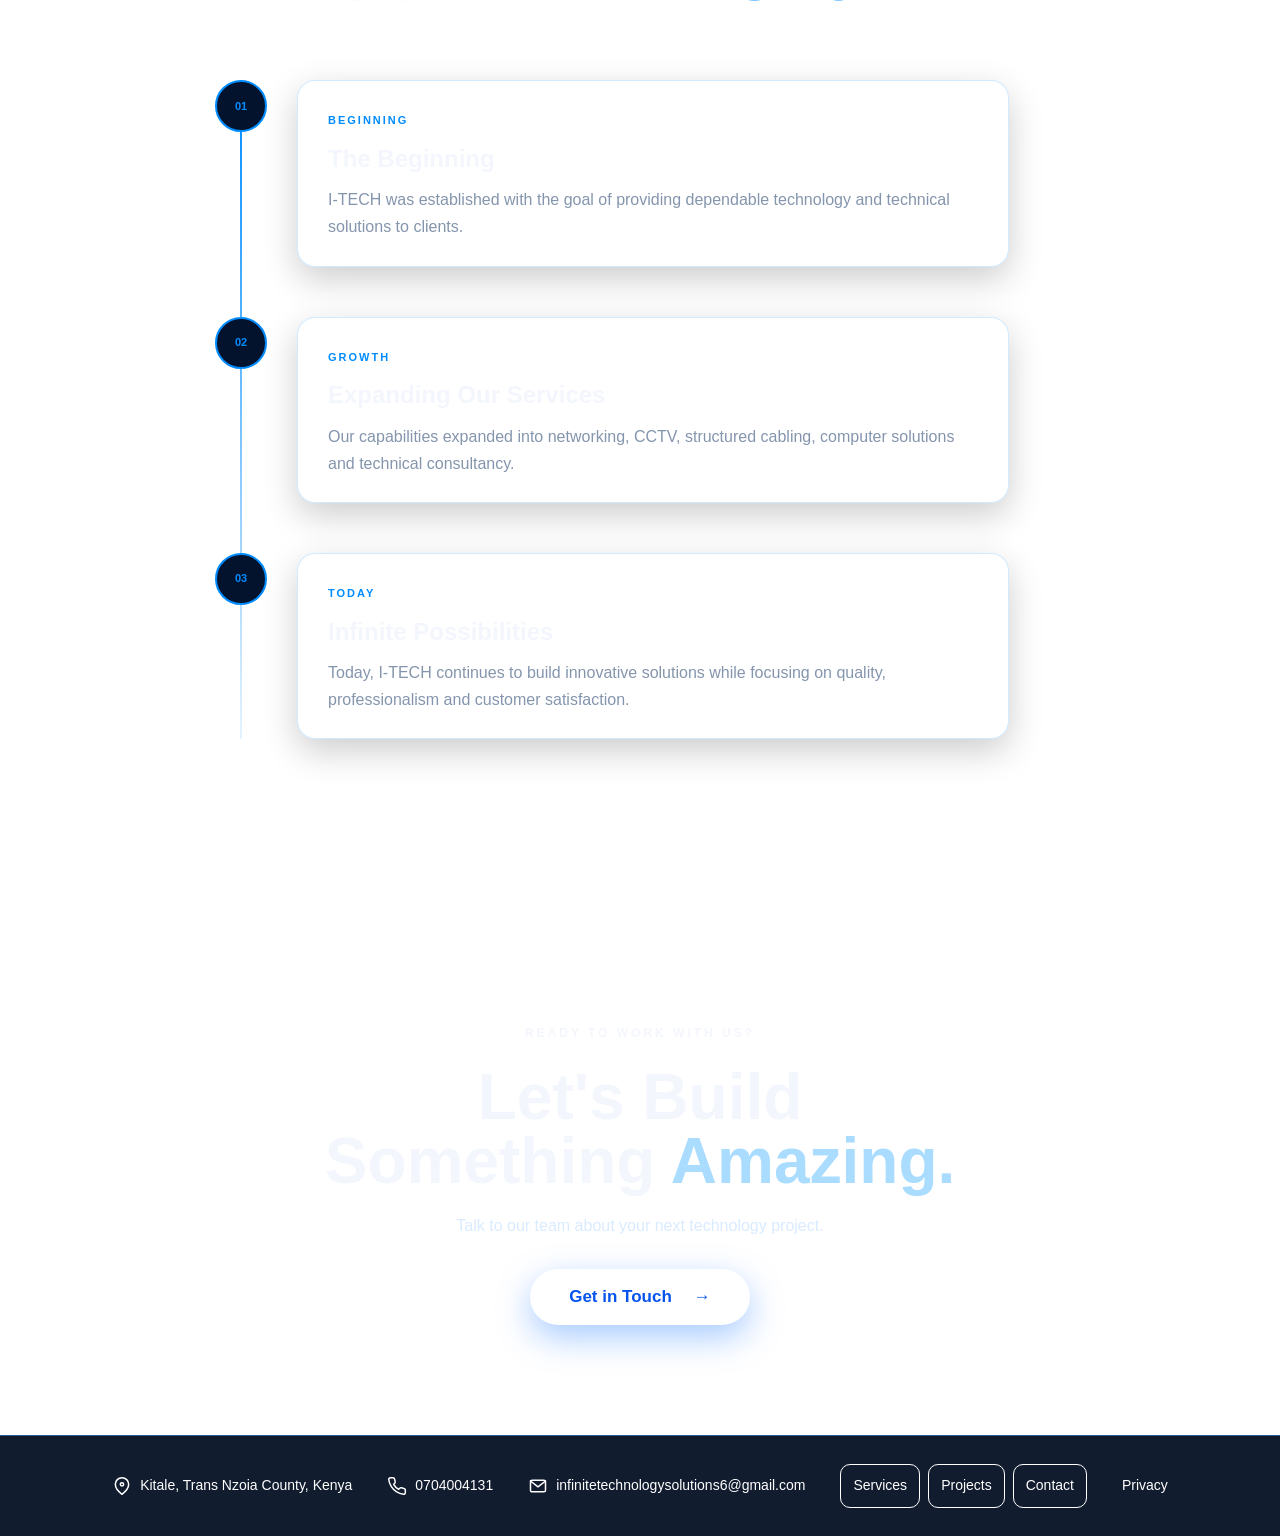
==== commit 5bd4809a: "Finalize website design, photography, privacy and contact functionality" ====
--- a/pages/about.html
+++ b/pages/about.html
@@ -2,6 +2,8 @@
 <html lang="en">
 
 <head>
+    <meta http-equiv="Content-Security-Policy" content="default-src 'self'; script-src 'self'; style-src 'self' https://fonts.googleapis.com; font-src 'self' https://fonts.gstatic.com; img-src 'self' data:; connect-src 'none'; object-src 'none'; base-uri 'self'; form-action 'none'">
+    <meta name="referrer" content="strict-origin-when-cross-origin">
 
     <meta charset="UTF-8">
 
@@ -19,21 +21,11 @@
 
     <!-- GOOGLE FONT -->
 
-    <link
-        rel="preconnect"
-        href="https://fonts.googleapis.com"
-    >
-
-    <link
-        rel="preconnect"
-        href="https://fonts.gstatic.com"
-        crossorigin
-    >
-
-    <link
-        href="https://fonts.googleapis.com/css2?family=Inter:wght@400;500;600;700;800;900&display=swap"
-        rel="stylesheet"
-    >
+
+
+
+
+
 
 
     <!-- COMMON CSS -->
@@ -48,11 +40,6 @@
         href="../css/navbar.css"
     >
 
-    <link
-        rel="stylesheet"
-        href="../css/responsive.css"
-    >
-
 
     <!-- ABOUT CSS -->
 
@@ -61,10 +48,15 @@
         href="../css/about.css"
     >
 
+    <link rel="stylesheet" href="../css/responsive.css">
+    <link rel="stylesheet" href="../css/ui-polish.css">
+
 </head>
 
 
-<body>
+<body class="page-about">
+
+<a class="skip-link" href="#main-content">Skip to main content</a>
 
 
 <!-- =====================================================
@@ -73,31 +65,39 @@
 
 <header class="site-header">
 
-    <nav class="navbar">
-
+    <nav class="navbar" aria-label="Main navigation">
 
         <!-- LOGO -->
-
-        <a
-            href="../index.html"
-            class="brand"
-        >
+        <a href="../index.html" class="brand">
 
             <img
                 src="../images/logo.png"
-                alt="I-TECH Logo"
+                alt="I-TECH - Infinite Technology Solutions"
                 class="logo"
             >
 
+            <div class="brand-text">
+
+                <strong>I-TECH</strong>
+
+                <small>
+                    INFINITE TECHNOLOGY SOLUTIONS
+                </small>
+
+            </div>
+
         </a>
 
 
-        <!-- MOBILE MENU -->
+        <!-- MOBILE MENU BUTTON -->
 
         <button
             class="mobile-menu-btn"
             id="mobileMenuBtn"
             aria-label="Open navigation"
+            aria-expanded="false"
+            aria-controls="navLinks"
+            type="button"
         >
 
             <span></span>
@@ -107,126 +107,83 @@
         </button>
 
 
-        <!-- NAVIGATION -->
-
-        <ul
-            class="nav-links"
-            id="navLinks"
-        >
+        <!-- NAVIGATION LINKS -->
+
+        <ul class="nav-links" id="navLinks">
 
             <li>
-
                 <a href="../index.html">
                     Home
                 </a>
-
             </li>
 
-
             <li>
-
-                <a
-                    href="about.html"
-                    class="active"
-                >
+                <a href="about.html" class="active" aria-current="page">
                     About Us
                 </a>
-
             </li>
 
-
             <li class="dropdown">
 
                 <a href="services.html">
-
                     Services
 
-                    <span class="arrow">
-                        ⌄
-                    </span>
-
                 </a>
 
-
-                <ul class="dropdown-menu">
-
-
+                <button class="dropdown-toggle" type="button" aria-label="Show service links" aria-expanded="false" aria-controls="serviceLinks"><svg class="ui-icon" viewBox="0 0 24 24" fill="none" stroke="currentColor" stroke-width="2" aria-hidden="true"><path d="m6 9 6 6 6-6"/></svg></button>
+                <ul class="dropdown-menu" id="serviceLinks">
                     <li>
-                        <a href="services.html#WebDevelopment">
-                            Web Development
-                        </a>
+                        <a href="services.html#WebDevelopment">Web Development</a>
                     </li>
 
                     <li>
-                        <a href="services.html#networking">
-                            Networking
-                        </a>
+                        <a href="services.html#networking">Networking</a>
                     </li>
 
                     <li>
-                        <a href="services.html#cctv">
-                            CCTV Solutions
-                        </a>
+                        <a href="services.html#cctv">CCTV Solutions</a>
                     </li>
 
                     <li>
-                        <a href="services.html#cabling">
-                            Structured Cabling
-                        </a>
+                        <a href="services.html#cabling">Structured Cabling</a>
                     </li>
 
                     <li>
-                        <a href="services.html#it-support">
-                            IT Support
-                        </a>
+                        <a href="services.html#it-support">IT Support</a>
                     </li>
 
                 </ul>
 
             </li>
 
-
             <li>
-
                 <a href="products.html">
                     Products
                 </a>
-
             </li>
 
-
             <li>
-
                 <a href="projects.html">
                     Projects
                 </a>
-
             </li>
 
-
             <li>
-
                 <a href="contact.html">
                     Contact Us
                 </a>
-
             </li>
 
         </ul>
 
 
-        <!-- NAV BUTTON -->
-
-        <a
-            href="contact.html"
-            class="nav-button"
-        >
+        <!-- NAV CTA -->
+
+        <a href="contact.html" class="nav-button">
 
             Get in Touch
 
-            <span>
-                →
-            </span>
+            <svg class="ui-icon" viewBox="0 0 24 24" fill="none" stroke="currentColor" stroke-width="1.8" stroke-linecap="round" stroke-linejoin="round" aria-hidden="true"><path d="M22 16.9v3a2 2 0 0 1-2.2 2 19.8 19.8 0 0 1-8.6-3.1 19.5 19.5 0 0 1-6-6A19.8 19.8 0 0 1 2.1 4.2 2 2 0 0 1 4.1 2h3a2 2 0 0 1 2 1.7c.1 1 .4 2 .7 2.9a2 2 0 0 1-.5 2.1L8 10a16 16 0 0 0 6 6l1.3-1.3a2 2 0 0 1 2.1-.5c.9.3 1.9.6 2.9.7a2 2 0 0 1 1.7 2z"/></svg>
 
         </a>
 
@@ -238,7 +195,7 @@
      ABOUT HERO
 ===================================================== -->
 
-<main>
+<main id="main-content" tabindex="-1">
 
 
 <section class="about-hero">
@@ -602,9 +559,7 @@
 
         <article class="value-card">
 
-            <div class="value-icon">
-                ✓
-            </div>
+            <div class="value-icon"><svg class="ui-icon" viewBox="0 0 24 24" fill="none" stroke="currentColor" stroke-width="1.8" stroke-linecap="round" stroke-linejoin="round" aria-hidden="true"><path d="m12 3 8 4v5c0 5-8 9-8 9s-8-4-8-9V7z"/><path d="m8 12 3 3 5-6"/></svg></div>
 
             <span class="value-number">
                 01
@@ -629,9 +584,7 @@
 
         <article class="value-card">
 
-            <div class="value-icon">
-                ★
-            </div>
+            <div class="value-icon"><svg class="ui-icon" viewBox="0 0 24 24" fill="none" stroke="currentColor" stroke-width="1.8" stroke-linecap="round" stroke-linejoin="round" aria-hidden="true"><path d="m12 3 2.8 5.7 6.2.9-4.5 4.4 1.1 6.2L12 17.3l-5.6 2.9 1.1-6.2L3 9.6l6.2-.9z"/></svg></div>
 
             <span class="value-number">
                 02
@@ -656,9 +609,7 @@
 
         <article class="value-card">
 
-            <div class="value-icon">
-                ✦
-            </div>
+            <div class="value-icon"><svg class="ui-icon" viewBox="0 0 24 24" fill="none" stroke="currentColor" stroke-width="1.8" stroke-linecap="round" stroke-linejoin="round" aria-hidden="true"><path d="M9 18h6m-6 3h6M8 14a6 6 0 1 1 8 0l-1 4H9z"/></svg></div>
 
             <span class="value-number">
                 03
@@ -683,9 +634,7 @@
 
         <article class="value-card">
 
-            <div class="value-icon">
-                ♡
-            </div>
+            <div class="value-icon"><svg class="ui-icon" viewBox="0 0 24 24" fill="none" stroke="currentColor" stroke-width="1.8" stroke-linecap="round" stroke-linejoin="round" aria-hidden="true"><path d="M20.8 4.6a5.5 5.5 0 0 0-7.8 0L12 5.7l-1-1.1a5.5 5.5 0 0 0-7.8 7.8L12 21l8.8-8.6a5.5 5.5 0 0 0 0-7.8z"/></svg></div>
 
             <span class="value-number">
                 04
@@ -710,9 +659,7 @@
 
         <article class="value-card">
 
-            <div class="value-icon">
-                ◈
-            </div>
+            <div class="value-icon"><svg class="ui-icon" viewBox="0 0 24 24" fill="none" stroke="currentColor" stroke-width="1.8" stroke-linecap="round" stroke-linejoin="round" aria-hidden="true"><path d="m12 3 8 4v5c0 5-8 9-8 9s-8-4-8-9V7z"/><path d="m8 12 3 3 5-6"/></svg></div>
 
             <span class="value-number">
                 05
@@ -737,9 +684,7 @@
 
         <article class="value-card">
 
-            <div class="value-icon">
-                ∞
-            </div>
+            <div class="value-icon"><svg class="ui-icon" viewBox="0 0 24 24" fill="none" stroke="currentColor" stroke-width="1.8" stroke-linecap="round" stroke-linejoin="round" aria-hidden="true"><path d="m3 17 6-6 4 4 8-10m-6 0h6v6"/></svg></div>
 
             <span class="value-number">
                 06
@@ -1247,48 +1192,24 @@
 <footer class="footer">
 
     <div>
-        📍 Kitale, Trans Nzoia County, Kenya
+        <svg class="ui-icon" viewBox="0 0 24 24" fill="none" stroke="currentColor" stroke-width="1.8" stroke-linecap="round" stroke-linejoin="round" aria-hidden="true"><path d="M20 10c0 6-8 12-8 12S4 16 4 10a8 8 0 1 1 16 0z"/><circle cx="12" cy="10" r="2"/></svg> Kitale, Trans Nzoia County, Kenya
     </div>
 
 
     <div>
-        ☎ 0704004131
+        <svg class="ui-icon" viewBox="0 0 24 24" fill="none" stroke="currentColor" stroke-width="1.8" stroke-linecap="round" stroke-linejoin="round" aria-hidden="true"><path d="M22 16.9v3a2 2 0 0 1-2.2 2 19.8 19.8 0 0 1-8.6-3.1 19.5 19.5 0 0 1-6-6A19.8 19.8 0 0 1 2.1 4.2 2 2 0 0 1 4.1 2h3a2 2 0 0 1 2 1.7l.7 2.9a2 2 0 0 1-.5 2.1L8 10a16 16 0 0 0 6 6l1.3-1.3a2 2 0 0 1 2.1-.5l2.9.7a2 2 0 0 1 1.7 2z"/></svg> <a href="tel:+254704004131">0704004131</a>
     </div>
 
 
     <div>
-        ✉ info@i-techsolutions.co.ke
+        <svg class="ui-icon" viewBox="0 0 24 24" fill="none" stroke="currentColor" stroke-width="1.8" stroke-linecap="round" stroke-linejoin="round" aria-hidden="true"><rect x="3" y="5" width="18" height="14" rx="2"/><path d="m3 6 9 7 9-7"/></svg> <a href="mailto:infinitetechnologysolutions6@gmail.com">infinitetechnologysolutions6@gmail.com</a>
     </div>
 
 
-    <div class="socials">
-
-        <span>
-            Follow Us:
-        </span>
-
-        <a href="#">
-            f
-        </a>
-
-        <a href="#">
-            in
-        </a>
-
-        <a href="#">
-            𝕏
-        </a>
-
-        <a href="#">
-            ◎
-        </a>
-
-        <a href="#">
-            ▶
-        </a>
-
-    </div>
-
+    <div class="socials" aria-label="Footer links"><a href="services.html">Services</a><a href="projects.html">Projects</a><a href="contact.html">Contact</a></div>
+
+<a href="../pages/privacy.html">Privacy</a>
+<button class="cookie-settings" type="button" hidden>Cookie settings</button>
 </footer>
 
 
@@ -1299,4 +1220,4 @@
 
 </body>
 
-</html>+</html>
--- a/css/style.css
+++ b/css/style.css
@@ -1,3 +1,21 @@
+/* Shared background lighting, based on the homepage. */
+:root {
+    --page-lighting: linear-gradient(
+        90deg,
+        rgba(1, 7, 24, .96) 0%,
+        rgba(1, 7, 24, .88) 22%,
+        rgba(1, 7, 24, .48) 48%,
+        rgba(1, 7, 24, .05) 78%
+    );
+    --hero-bottom-lighting: linear-gradient(transparent, rgba(1, 7, 24, .9));
+}
+
+@media (max-width: 850px) {
+    :root {
+        --page-lighting: linear-gradient(90deg, rgba(1, 7, 24, .96), rgba(1, 7, 24, .68));
+    }
+}
+
 /* =====================================================
    GLOBAL
 ===================================================== */
@@ -52,7 +70,7 @@
     align-items: center;
 
     background-image:
-        url("../images/itech-hero-bg.png");
+        url("../images/photos/nairobi-home.jpg");
 
     background-size: cover;
 
@@ -73,14 +91,7 @@
 
     inset: 0;
 
-    background:
-        linear-gradient(
-            90deg,
-            rgba(1, 7, 24, 0.96) 0%,
-            rgba(1, 7, 24, 0.88) 22%,
-            rgba(1, 7, 24, 0.48) 48%,
-            rgba(1, 7, 24, 0.05) 78%
-        );
+    background: var(--page-lighting);
 
     z-index: 1;
 }
@@ -101,11 +112,7 @@
 
     height: 180px;
 
-    background:
-        linear-gradient(
-            transparent,
-            rgba(1, 7, 24, 0.9)
-        );
+    background: var(--hero-bottom-lighting);
 
     z-index: 1;
 }
--- a/css/navbar.css
+++ b/css/navbar.css
@@ -45,12 +45,15 @@
     border-radius: 20px;
 
     background:
-        rgba(2, 10, 31, .72);
-
-    backdrop-filter: blur(18px);
+        linear-gradient(135deg, rgba(16, 35, 64, .48), rgba(2, 10, 31, .58));
+
+    -webkit-backdrop-filter: blur(18px) saturate(150%);
+
+    backdrop-filter: blur(18px) saturate(150%);
 
     box-shadow:
-        0 10px 40px rgba(0,0,0,.2);
+        0 10px 40px rgba(0,0,0,.2),
+        inset 0 1px 0 rgba(255,255,255,.12);
 }
 
 /* =====================================================
@@ -118,6 +121,8 @@
     display: flex;
 
     flex-direction: column;
+
+    max-width: 180px;
 }
 
 
@@ -235,7 +240,7 @@
 
     position: absolute;
 
-    top: 76px;
+    top: 100%;
 
     left: -20px;
 
@@ -244,7 +249,11 @@
     padding: 10px;
 
     background:
-        rgba(2, 10, 31, .96);
+        rgba(2, 10, 31, .78);
+
+    -webkit-backdrop-filter: blur(18px);
+
+    backdrop-filter: blur(18px);
 
     border:
         1px solid rgba(0, 137, 255, .4);
@@ -265,7 +274,8 @@
 }
 
 
-.dropdown:hover .dropdown-menu {
+.dropdown:hover .dropdown-menu,
+.dropdown:focus-within .dropdown-menu {
 
     opacity: 1;
 
@@ -388,4 +398,52 @@
     height: 2px;
 
     background: white;
-}+}
+
+/* Keep the full brand and navigation comfortable on smaller screens. */
+@media (min-width: 851px) and (max-width: 1100px) {
+    .navbar { padding: 8px 20px; gap: 20px; }
+    .mobile-menu-btn { display: flex; margin-left: auto; }
+    .nav-button { display: none; }
+    .nav-links {
+        position: absolute;
+        top: calc(100% + 8px);
+        left: 0;
+        right: 0;
+        flex-direction: column;
+        align-items: stretch;
+        gap: 0;
+        padding: 15px;
+        border: 1px solid rgba(0,140,255,.4);
+        border-radius: 14px;
+        background: rgba(2,10,31,.78);
+        -webkit-backdrop-filter: blur(18px);
+        backdrop-filter: blur(18px);
+        opacity: 0;
+        visibility: hidden;
+        transform: translateY(-10px);
+        transition: .3s;
+    }
+    .nav-links.open { opacity: 1; visibility: visible; transform: translateY(0); }
+    .nav-links a { padding: 15px; }
+    .nav-links a.active::after { display: none; }
+    .dropdown-menu { position: static; display: none; transform: none; }
+    .dropdown:hover .dropdown-menu,
+    .dropdown:focus-within .dropdown-menu { display: block; }
+}
+
+@media (max-width: 850px) {
+    .navbar { gap: 12px; }
+    .navbar .logo { width: 64px; }
+    .brand { gap: 10px; }
+    .navbar .nav-links {
+        top: calc(100% + 8px);
+        background: rgba(2,10,31,.78);
+        -webkit-backdrop-filter: blur(18px);
+        backdrop-filter: blur(18px);
+    }
+}
+
+@media (max-width: 1100px) {
+    .dropdown:focus-within .dropdown-menu { display: block; }
+}
--- a/css/about.css
+++ b/css/about.css
@@ -12,9 +12,7 @@
 
     align-items: center;
 
-    background:
-        
-        url("../images/itech-hero-bg.png");
+    background: transparent;
 
     background-size: cover;
 
@@ -1287,11 +1285,8 @@
 body {
 
     background:
-        linear-gradient(
-            rgba(1,7,24,.72),
-            rgba(1,15,40,.72)
-        ),
-        url("../images/itech-hero-bg.png");
+        var(--page-lighting),
+        url("../images/photos/nairobi-about.jpg");
 
     background-size: cover;
 
@@ -1656,4 +1651,16 @@
     -webkit-backdrop-filter: none;
 
     backdrop-filter: none;
-}+}
+/* The page background supplies the shared homepage lighting. */
+.about-hero { background: transparent; }
+
+/* Match the homepage bottom fade without adding another image tint. */
+.about-hero::after {
+    height: 180px;
+    background: var(--hero-bottom-lighting);
+    z-index: 1;
+    pointer-events: none;
+}
+
+.about-hero-overlay { background: none; }
--- a/css/responsive.css
+++ b/css/responsive.css
@@ -234,12 +234,7 @@
 
     .hero-overlay {
 
-        background:
-            linear-gradient(
-                90deg,
-                rgba(1,7,24,.96),
-                rgba(1,7,24,.68)
-            );
+        background: var(--page-lighting);
 
     }
 
--- a/css/ui-polish.css
+++ b/css/ui-polish.css
@@ -0,0 +1,255 @@
+/* Shared UI refinement. Keep the Nairobi imagery and homepage lighting. */
+:root {
+    --color-primary: #2563eb;
+    --color-accent: #65c8ff;
+    --color-text: #f3f6fc;
+    --color-muted: #c3cfe0;
+    --color-ring: #89dcff;
+    --glass-surface: linear-gradient(135deg, rgba(22, 43, 72, .78), rgba(5, 18, 40, .86));
+    --glass-border: rgba(172, 213, 255, .23);
+    --radius-card: 24px;
+    --space-section: clamp(64px, 7vw, 112px);
+    --page-gutter: clamp(20px, 4vw, 50px);
+}
+
+body { font-size: 16px; line-height: 1.6; color: var(--color-text); }
+img { max-width: 100%; }
+button, input, select, textarea { font: inherit; }
+button, a { -webkit-tap-highlight-color: transparent; }
+button { cursor: pointer; }
+h1, h2, h3 { text-wrap: balance; }
+p { text-wrap: pretty; }
+section[id], article[id] { scroll-margin-top: 32px; }
+[hidden] { display: none !important; }
+:focus-visible { outline: 3px solid var(--color-ring); outline-offset: 5px; }
+::selection { background: #2563eb; color: white; }
+
+.skip-link {
+    position: fixed; top: 12px; left: 12px; z-index: 1000;
+    padding: 12px 20px; border-radius: 12px;
+    background: #102650; color: white; transform: translateY(-180%);
+}
+.skip-link:focus { transform: translateY(0); }
+.sr-only {
+    position: absolute; width: 1px; height: 1px; padding: 0;
+    margin: -1px; overflow: hidden; clip-path: inset(50%);
+    white-space: nowrap; border: 0;
+}
+.ui-icon { width: 20px; height: 20px; flex-shrink: 0; }
+.feature-icon .ui-icon, .value-icon .ui-icon, .service-icon .ui-icon { width: 28px; height: 28px; }
+.footer > div { display: flex; align-items: center; gap: 8px; }
+.socials a { width: auto; height: auto; min-height: 44px; padding: 8px 12px; border-radius: 10px; font-size: 14px; }
+
+/* One navigation layout at each breakpoint on all six pages. */
+.navbar { position: relative; gap: 24px; padding: 10px 24px; }
+.brand { gap: 14px; }
+.logo { width: 84px; }
+.brand-text strong { font-size: 32px; }
+.brand-text small { font-size: 11px; line-height: 1.3; }
+.nav-links { gap: clamp(16px, 2vw, 32px); }
+.nav-links a { font-size: 16px; padding: 22px 0; }
+.nav-links a.active { color: var(--color-accent); }
+.nav-links a.active::after { width: 100%; background: var(--color-accent); bottom: 8px; }
+.nav-button { min-width: 165px; padding: 14px 22px; }
+.dropdown { display: flex; align-items: center; gap: 4px; }
+.dropdown-toggle {
+    display: flex; align-items: center; justify-content: center;
+    min-width: 44px; min-height: 44px; color: var(--color-text);
+    border: 0; border-radius: 10px; background: transparent;
+    transition: background 180ms ease;
+}
+.dropdown-toggle:hover, .dropdown-toggle[aria-expanded="true"] { background: rgba(101,200,255,.14); }
+.dropdown-toggle[aria-expanded="true"] svg { transform: rotate(180deg); }
+.navbar .dropdown-menu { top: calc(100% + 4px); }
+.navbar .dropdown-menu a { min-height: 44px; padding: 12px 14px; font-size: 14px; }
+/* Explicit button state supports touch and announces expanded state accurately. */
+.navbar .dropdown:not(.is-open) .dropdown-menu { display: none; }
+.navbar .dropdown.is-open .dropdown-menu { display: block; opacity: 1; visibility: visible; transform: none; }
+
+/* Readable, consistent frosted surfaces across the content pages. */
+:is(.service-card, .product-card, .project-card, .value-card, .mv-card, .benefit-card, .process-card, .contact-form-card, .contact-service-card) {
+    background: var(--glass-surface);
+    border: 1px solid var(--glass-border);
+    border-radius: var(--radius-card);
+    -webkit-backdrop-filter: blur(14px);
+    backdrop-filter: blur(14px);
+    box-shadow: 0 16px 40px rgba(0,0,0,.18), inset 0 1px 0 rgba(255,255,255,.08);
+    transition: border-color 200ms ease, box-shadow 200ms ease;
+}
+:is(.service-card, .product-card, .project-card):hover {
+    border-color: rgba(101,200,255,.55);
+    box-shadow: 0 18px 44px rgba(0,0,0,.24);
+}
+:is(.service-card, .product-card, .project-card, .value-card, .mv-card, .benefit-card, .process-card) p { color: var(--color-muted); line-height: 1.75; }
+:is(.hero-small-title, .about-hero-label, .services-label, .products-label, .projects-label, .contact-label) { color: var(--color-accent); }
+:is(.about-hero, .services-hero, .products-hero, .projects-hero, .contact-hero) h1 {
+    font-size: clamp(44px, 6.8vw, 92px); line-height: 1.04; letter-spacing: -.035em;
+}
+:is(.hero-description, .about-hero-content > p, .services-hero-content > p, .products-hero-content > p, .projects-hero-content > p, .contact-hero-content > p) {
+    color: var(--color-muted); font-size: clamp(16px, 1.4vw, 19px); line-height: 1.75; max-width: 650px;
+}
+:is(.primary-button, .nav-button, .services-cta-button, .products-cta-button, .projects-cta-button, .cta-button, .contact-submit) {
+    min-height: 48px; background: linear-gradient(135deg, #1764de, #1447be);
+    color: white; font-weight: 700; line-height: 1.3;
+    transition: box-shadow 200ms ease, transform 200ms ease;
+}
+:is(.secondary-button, .filter-btn, .map-button, .whatsapp-button) { min-height: 48px; }
+.filter-btn.active { background: #1d4ed8; color: white; border-color: #65c8ff; }
+.service-card-image {
+    display: block;
+    width: 100%;
+    aspect-ratio: 16 / 9;
+    height: auto;
+    object-fit: cover;
+    border-radius: 16px;
+    border: 1px solid var(--glass-border);
+    margin-bottom: 28px;
+    background: #07152c;
+}
+.product-card .product-image { height: auto; aspect-ratio: 16 / 9; }
+.product-card .product-image img { display: block; width: 100%; height: 100%; object-fit: cover; }
+.product-card .product-image::after {
+    background: linear-gradient(transparent 70%, rgba(2, 8, 23, .35));
+}
+.product-card .product-image > span {
+    top: 16px; right: 16px; padding: 8px 10px;
+    font-size: 20px; line-height: 1; color: #e4f3ff;
+    border-radius: 10px; background: rgba(2, 10, 31, .78);
+}
+.service-card .service-number {
+    top: 52px;
+    right: 52px;
+    padding: 8px 10px;
+    border-radius: 10px;
+    background: rgba(2, 10, 31, .78);
+    color: #e4f3ff;
+    font-size: 20px;
+    z-index: 1;
+    pointer-events: none;
+}
+.form-help { color: var(--color-muted); font-size: 14px; line-height: 1.6; margin-top: 16px; }
+.form-group :is(input, select, textarea) { min-height: 48px; font-size: 16px; background: rgba(2,8,23,.65); color: white; border-color: rgba(172,213,255,.35); }
+.form-group :is(input, textarea)::placeholder { color: #aabbd0; opacity: 1; }
+.form-group select option { background: #07152c; color: white; }
+
+@media (max-width: 1100px) {
+    .navbar { min-height: 76px; padding: 8px 18px; }
+    .mobile-menu-btn { display: flex; margin-left: auto; }
+    .nav-button { display: none; }
+    .navbar .nav-links {
+        position: absolute; top: calc(100% + 10px); left: 0; right: 0;
+        display: flex; flex-direction: column; align-items: stretch;
+        gap: 4px; margin: 0; padding: 12px;
+        max-height: calc(100dvh - 130px); overflow-y: auto; overscroll-behavior: contain;
+        background: rgba(5,18,40,.94); border: 1px solid var(--glass-border); border-radius: 18px;
+        opacity: 0; visibility: hidden; transform: translateY(-8px);
+        -webkit-backdrop-filter: blur(18px); backdrop-filter: blur(18px);
+    }
+    .navbar .nav-links.open { opacity: 1; visibility: visible; transform: none; }
+    .navbar .nav-links a { padding: 12px 14px; min-height: 48px; }
+    .nav-links a.active::after { display: none; }
+    .nav-links a.active { background: rgba(101,200,255,.1); border-radius: 10px; }
+    .dropdown { flex-wrap: wrap; }
+    .dropdown > a { flex: 1; }
+    .navbar .dropdown-menu { position: static; flex-basis: 100%; margin: 0; padding: 6px; background: rgba(101,200,255,.06); box-shadow: none; }
+}
+
+@media (max-width: 992px) {
+    :is(.company-intro-container, .mission-vision-container, .why-container) { grid-template-columns: 1fr; gap: 40px; }
+    .values-grid { grid-template-columns: repeat(2, minmax(0, 1fr)); }
+    .approach-grid { flex-wrap: wrap; gap: 24px; }
+    .approach-step { flex: 1 1 200px; }
+    .approach-arrow { display: none; }
+}
+
+@media (max-width: 768px) {
+    .service-card .service-number { top: 44px; right: 37px; }
+    .site-header { left: 12px; right: 12px; top: 12px; }
+    .navbar { gap: 12px; border-radius: 16px; }
+    .navbar .logo { width: 56px; }
+    .brand { gap: 10px; }
+    .brand-text strong { font-size: 26px; }
+    .brand-text small { font-size: 9px; }
+    :is(.hero-content, .about-hero-content, .services-hero-content, .products-hero-content, .projects-hero-content, .contact-hero-content) { padding: 156px var(--page-gutter) 72px; }
+    .hero h1 { font-size: clamp(40px, 10vw, 64px); line-height: 1.08; }
+    :is(.company-intro, .mission-vision, .values-section, .why-itech, .approach-section, .history-section, .about-cta) { padding: var(--space-section) var(--page-gutter); }
+    :is(.company-intro-container, .mission-vision-container, .why-container, .values-grid, .intro-highlights) { grid-template-columns: 1fr; }
+    .intro-visual, .why-visual { min-height: 340px; overflow: hidden; }
+    .intro-circle { width: 260px; height: 260px; }
+    .hero-buttons { flex-wrap: wrap; gap: 16px; }
+    :is(.intro-content, .why-content, .approach-header, .history-heading) h2 { font-size: clamp(32px, 8vw, 44px); overflow-wrap: anywhere; }
+    .footer { flex-wrap: wrap; gap: 20px; padding-inline: var(--page-gutter); }
+}
+
+@media (prefers-reduced-motion: reduce) {
+    html { scroll-behavior: auto; }
+    *, *::before, *::after { animation: none !important; transition: none !important; }
+    body { background-attachment: scroll; }
+}
+
+.photo-credit { max-width: 1300px; margin: 16px auto; padding: 0 var(--page-gutter); color: var(--color-muted); font-size: 13px; }
+.photo-credit a { color: var(--color-accent); text-decoration: underline; text-underline-offset: 3px; }
+.project-photo-note { text-align: center; color: var(--color-muted); font-size: 14px; margin-bottom: 24px; }
+
+/* A single viewport background keeps the photo and lighting continuous.
+   Section-local fades caused a hard edge where the next section began. */
+.page-home { --page-photo: url("../images/photos/nairobi-home.jpg"); }
+.page-about { --page-photo: url("../images/photos/nairobi-about.jpg"); }
+.page-services { --page-photo: url("../images/photos/nairobi-services.jpg"); }
+.page-products { --page-photo: url("../images/photos/nairobi-products.jpg"); }
+.page-projects { --page-photo: url("../images/photos/nairobi-projects.jpg"); }
+.page-contact { --page-photo: url("../images/photos/nairobi-contact.jpg"); }
+body[class^="page-"] {
+    background: var(--page-lighting), var(--page-photo) center / cover no-repeat fixed;
+    background-attachment: fixed;
+}
+main > section:not(.stats-section):not(.features-section) {
+    background: transparent !important;
+    border-top: 0;
+    border-bottom: 0;
+    box-shadow: none;
+    -webkit-backdrop-filter: none;
+    backdrop-filter: none;
+}
+body[class^="page-"] main > section::before,
+body[class^="page-"] main > section::after { content: none; }
+.hero-overlay,
+.about-hero-overlay,
+.services-hero-overlay,
+.products-hero-overlay { display: none; }
+.footer {
+    position: relative;
+    background: rgba(3, 14, 35, 0.94);
+    color: #fff;
+    border-top: 1px solid rgba(62, 166, 255, 0.45);
+    padding-block: 28px;
+    -webkit-backdrop-filter: blur(16px);
+    backdrop-filter: blur(16px);
+}
+.footer a { color: #fff; }
+.footer a:hover { color: #65c5ff; }
+.footer a:focus-visible { outline: 2px solid #65c5ff; outline-offset: 4px; }
+
+.page-privacy { --page-photo: url("../images/photos/nairobi-about.jpg"); }
+.cookie-settings { color: #fff; background: transparent; border: 1px solid #65c5ff; border-radius: 8px; padding: 10px 14px; cursor: pointer; font: inherit; min-height: 44px; }
+.consent-dialog { box-sizing: border-box; width: min(600px, calc(100% - 32px)); max-height: calc(100dvh - 32px); overflow-y: auto; margin: auto; padding: clamp(20px, 4vw, 32px); border: 1px solid #438ac0; border-radius: 20px; background: #0b1930; color: #f5f8ff; box-shadow: 0 24px 80px #0008; }
+.consent-dialog::backdrop { background: #020812a6; backdrop-filter: blur(5px); }
+.consent-dialog h2 { font-size: 26px; margin-bottom: 16px; }
+.consent-dialog p { line-height: 1.6; margin-bottom: 16px; }
+.consent-dialog a, .privacy-content a { color: #83d3ff; text-decoration: underline; }
+.consent-actions { display: flex; flex-wrap: wrap; gap: 12px; margin-top: 24px; }
+.consent-actions button { flex: 1 1 150px; min-height: 48px; padding: 12px 16px; background: #163761; color: #fff; border: 1px solid #65c5ff; border-radius: 10px; cursor: pointer; font: inherit; font-weight: 600; }
+.consent-actions button:hover { background: #23558e; }
+.consent-actions button:focus-visible, .cookie-settings:focus-visible, .consent-dialog input:focus-visible { outline: 3px solid #83d3ff; outline-offset: 3px; }
+.consent-preferences { border-top: 1px solid #438ac0; padding-top: 16px; }
+.consent-preferences label { display: flex; align-items: center; gap: 12px; min-height: 44px; cursor: pointer; }
+.consent-preferences input { width: 20px; height: 20px; }
+[hidden] { display: none !important; }
+.privacy-content { max-width: 850px; margin: auto; padding: 180px 24px 80px; }
+.privacy-content h1 { font-size: clamp(32px, 6vw, 48px); margin-bottom: 24px; }
+.privacy-content h2 { margin: 32px 0 12px; }
+.privacy-content p { line-height: 1.8; margin-bottom: 16px; }
+
+/* Keep the business email readable on narrow screens. */
+a[href^="mailto:"] { overflow-wrap: anywhere; min-width: 0; }
+.footer > div { max-width: 100%; min-width: 0; }
